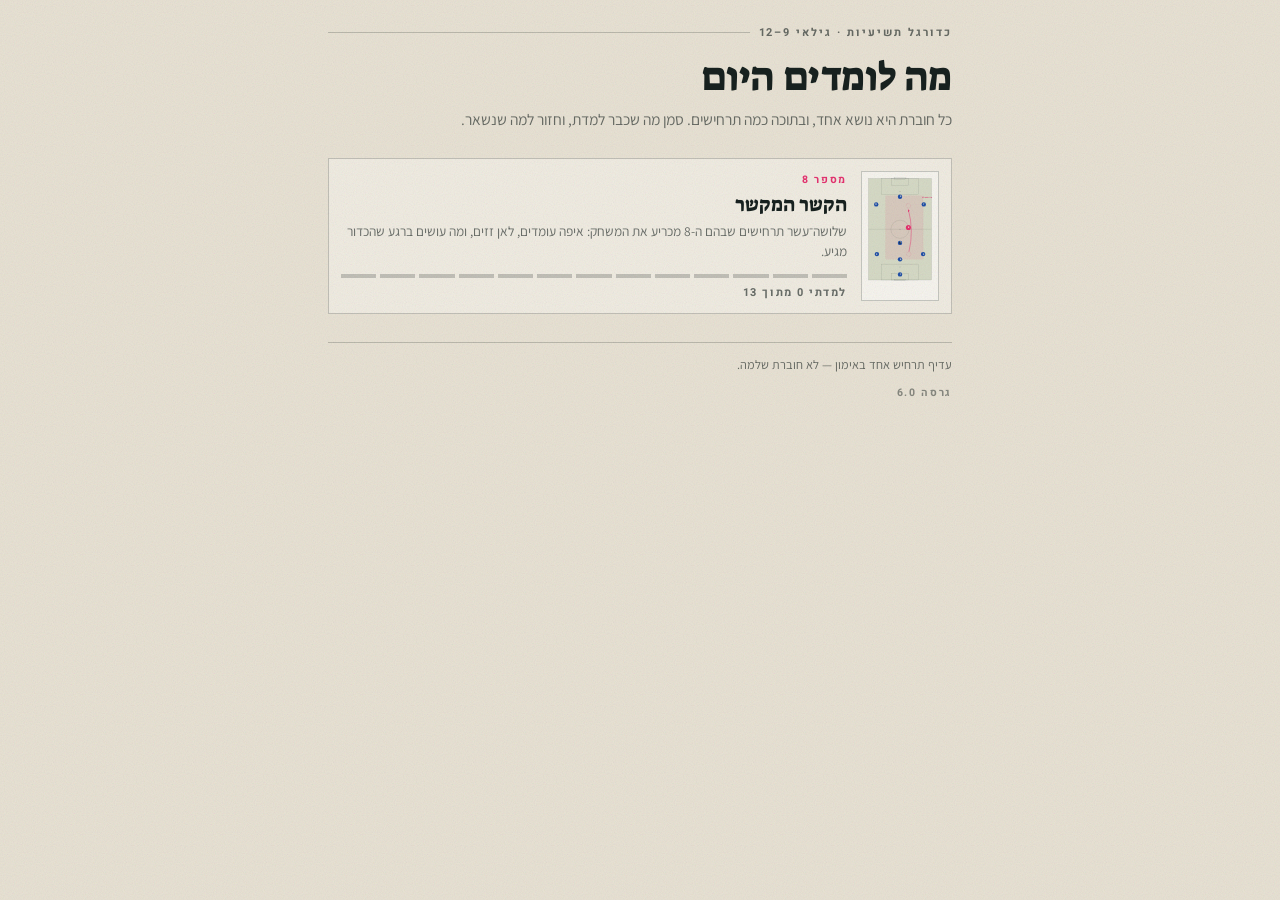
==== index.html @ 7f73c08e "Add a side toggle that mirrors every scenario A left-footed 8 plays the mirror image of these diagra" ====
<!DOCTYPE html>
<html lang="he" dir="rtl" class="loading">
<head>
<meta charset="utf-8">
<meta name="viewport" content="width=device-width, initial-scale=1, viewport-fit=cover">
<title>מספר 8 — תשיעיות</title>
<meta name="description" content="תרחישים טקטיים לכדורגל תשיעיות: מיקומים, תנועות, החלטות עם הכדור וטעויות נפוצות.">
<link rel="manifest" href="manifest.webmanifest">
<meta name="theme-color" content="#E8E2D4">
<meta name="apple-mobile-web-app-capable" content="yes">
<meta name="apple-mobile-web-app-status-bar-style" content="default">
<meta name="apple-mobile-web-app-title" content="מספר 8">
<link rel="apple-touch-icon" href="icons/apple-touch-icon.png">
<link rel="icon" href="icons/favicon-32.png" sizes="32x32">
<link rel="stylesheet" href="fonts.css">
<link rel="stylesheet" href="css/app.css">
</head>
<body>
<div class="wrap">

  <div class="state" id="state">טוען…</div>

  <!-- ===== מסך הבית: החוברות ===== -->
  <section id="library" hidden>
    <div class="eyebrow" id="lib-eyebrow"></div>
    <h1 id="lib-title"></h1>
    <p class="lede" id="lib-lede"></p>

    <button id="install" type="button">התקן את האפליקציה על המסך</button>

    <div class="cards" id="cards"></div>

    <p class="foot"><span id="lib-foot"></span><span class="ver" id="lib-ver"></span></p>
  </section>

  <!-- ===== מסך חוברת ===== -->
  <section id="booklet" hidden>
    <a class="back" href="#/" id="back">כל החוברות ←</a>

    <div class="eyebrow" id="eyebrow"></div>

    <div class="head">
      <div class="mark" aria-hidden="true"><span class="b" id="mark-b"></span><span class="p" id="mark-p"></span></div>
      <div>
        <h1 id="b-title"></h1>
        <p class="lede" id="b-lede"></p>
      </div>
    </div>

    <div class="track" id="track" aria-hidden="true"></div>
    <div class="count" id="count"></div>

    <div class="formation" id="formation">
      <b id="f-label"></b>
    </div>

    <div class="side" id="side">
      <span id="side-label"></span>
      <button type="button" data-foot="R" aria-pressed="true">ימין</button>
      <button type="button" data-foot="L" aria-pressed="false">שמאל</button>
      <em id="side-hint"></em>
    </div>

    <div class="rail"><div class="chips" id="chips" role="tablist"></div></div>

    <div class="board" id="board">
      <div class="legend">
        <span><i class="sw" style="background:#1F4FA8"></i>הקבוצה שלנו</span>
        <span><i class="sw" style="background:#E5326F"></i><span id="lg-role"></span></span>
        <span><i class="sw" style="border:1.6px solid #6E7A6B"></i>יריב</span>
        <span><i class="sw" style="background:linear-gradient(90deg,#E5326F 60%,transparent 0)"></i>ריצה</span>
        <span><i class="sw" style="background:repeating-linear-gradient(90deg,#1F4FA8 0 5px,transparent 5px 9px)"></i>מסירה</span>
        <span><i class="sw" style="border:1.4px dashed #E5326F"></i>נקודת התחלה</span>
      </div>
    </div>
    <div class="hint" id="hint">החלק ימינה ושמאלה כדי לעבור בין התרחישים</div>

    <div class="panel">
      <div class="phase" id="p-phase"></div>
      <h2 id="p-title"></h2>
      <p class="sub" id="p-sub"></p>
      <ul id="p-does"></ul>
      <div class="mistake"><b>טעות נפוצה</b><span id="p-mistake"></span></div>
      <div class="cue"><small>מה צועקים מהקו</small><span id="p-cue"></span></div>

      <button class="learn" id="learn" type="button" aria-pressed="false"><span id="learn-txt">סמן שלמדתי את זה</span></button>
      <div class="nav">
        <button id="prev" type="button">הקודם</button>
        <button id="next" type="button">התרחיש הבא</button>
      </div>
    </div>

    <div class="close" id="closing">
      <h3 id="d-title"></h3>
      <div id="drills"></div>
      <button class="learn quizgo" id="go-quiz" type="button">מבדק — בלי הסברים, רק אתה והמגרש</button>
      <p class="foot"><span id="d-foot"></span><br>
      <button class="reset" id="reset" type="button">אפס את הסימונים</button></p>
    </div>
  </section>

  <!-- ===== מסך מבדק ===== -->
  <section id="quiz" hidden>
    <a class="back" href="#/" id="q-back">כל החוברות ←</a>
    <div class="eyebrow" id="q-eyebrow"></div>

    <div class="track" id="q-track" aria-hidden="true"></div>
    <div class="count" id="q-count"></div>

    <div id="q-stage">
      <div class="phase" id="q-context"></div>
      <h2 id="q-ask"></h2>

      <div class="board" id="q-board"></div>
      <p class="hint" id="q-hint">גע במגרש במקום שבו אתה צריך להיות</p>

      <div class="qfeed" id="q-feed" hidden></div>
      <div class="qchoices" id="q-choices" hidden></div>

      <div class="nav"><button id="q-confirm" type="button">זהו, זה המקום</button></div>
    </div>

    <div id="q-result" hidden></div>
  </section>

</div>

<script type="module" src="js/app.js"></script>
</body>
</html>
---- fonts.css ----
/* Fonts bundled locally so the app works with no network.
   Suez One, Assistant, Heebo — SIL Open Font License 1.1 (see fonts/OFL.txt) */

@font-face{font-family:'Suez One';font-style:normal;font-weight:400;font-display:swap;
  src:url('fonts/suez-one-hebrew-400-normal.woff2') format('woff2');
  unicode-range:U+0307-0308,U+0590-05FF,U+200C-2010,U+20AA,U+25CC,U+FB1D-FB4F;}
@font-face{font-family:'Suez One';font-style:normal;font-weight:400;font-display:swap;
  src:url('fonts/suez-one-latin-400-normal.woff2') format('woff2');
  unicode-range:U+0000-00FF,U+0131,U+0152-0153,U+02BB-02BC,U+02C6,U+02DA,U+02DC,U+0304,U+0308,U+0329,U+2000-206F,U+20AC,U+2122,U+2191,U+2193,U+2212,U+2215,U+FEFF,U+FFFD;}

@font-face{font-family:'Assistant';font-style:normal;font-weight:400;font-display:swap;
  src:url('fonts/assistant-hebrew-400-normal.woff2') format('woff2');
  unicode-range:U+0307-0308,U+0590-05FF,U+200C-2010,U+20AA,U+25CC,U+FB1D-FB4F;}
@font-face{font-family:'Assistant';font-style:normal;font-weight:400;font-display:swap;
  src:url('fonts/assistant-latin-400-normal.woff2') format('woff2');
  unicode-range:U+0000-00FF,U+0131,U+0152-0153,U+02BB-02BC,U+02C6,U+02DA,U+02DC,U+0304,U+0308,U+0329,U+2000-206F,U+20AC,U+2122,U+2191,U+2193,U+2212,U+2215,U+FEFF,U+FFFD;}
@font-face{font-family:'Assistant';font-style:normal;font-weight:600;font-display:swap;
  src:url('fonts/assistant-hebrew-600-normal.woff2') format('woff2');
  unicode-range:U+0307-0308,U+0590-05FF,U+200C-2010,U+20AA,U+25CC,U+FB1D-FB4F;}
@font-face{font-family:'Assistant';font-style:normal;font-weight:600;font-display:swap;
  src:url('fonts/assistant-latin-600-normal.woff2') format('woff2');
  unicode-range:U+0000-00FF,U+0131,U+0152-0153,U+02BB-02BC,U+02C6,U+02DA,U+02DC,U+0304,U+0308,U+0329,U+2000-206F,U+20AC,U+2122,U+2191,U+2193,U+2212,U+2215,U+FEFF,U+FFFD;}
@font-face{font-family:'Assistant';font-style:normal;font-weight:700;font-display:swap;
  src:url('fonts/assistant-hebrew-700-normal.woff2') format('woff2');
  unicode-range:U+0307-0308,U+0590-05FF,U+200C-2010,U+20AA,U+25CC,U+FB1D-FB4F;}
@font-face{font-family:'Assistant';font-style:normal;font-weight:700;font-display:swap;
  src:url('fonts/assistant-latin-700-normal.woff2') format('woff2');
  unicode-range:U+0000-00FF,U+0131,U+0152-0153,U+02BB-02BC,U+02C6,U+02DA,U+02DC,U+0304,U+0308,U+0329,U+2000-206F,U+20AC,U+2122,U+2191,U+2193,U+2212,U+2215,U+FEFF,U+FFFD;}

@font-face{font-family:'Heebo';font-style:normal;font-weight:700;font-display:swap;
  src:url('fonts/heebo-hebrew-700-normal.woff2') format('woff2');
  unicode-range:U+0307-0308,U+0590-05FF,U+200C-2010,U+20AA,U+25CC,U+FB1D-FB4F;}
@font-face{font-family:'Heebo';font-style:normal;font-weight:700;font-display:swap;
  src:url('fonts/heebo-latin-700-normal.woff2') format('woff2');
  unicode-range:U+0000-00FF,U+0131,U+0152-0153,U+02BB-02BC,U+02C6,U+02DA,U+02DC,U+0304,U+0308,U+0329,U+2000-206F,U+20AC,U+2122,U+2191,U+2193,U+2212,U+2215,U+FEFF,U+FFFD;}
@font-face{font-family:'Heebo';font-style:normal;font-weight:900;font-display:swap;
  src:url('fonts/heebo-hebrew-900-normal.woff2') format('woff2');
  unicode-range:U+0307-0308,U+0590-05FF,U+200C-2010,U+20AA,U+25CC,U+FB1D-FB4F;}
@font-face{font-family:'Heebo';font-style:normal;font-weight:900;font-display:swap;
  src:url('fonts/heebo-latin-900-normal.woff2') format('woff2');
  unicode-range:U+0000-00FF,U+0131,U+0152-0153,U+02BB-02BC,U+02C6,U+02DA,U+02DC,U+0304,U+0308,U+0329,U+2000-206F,U+20AC,U+2122,U+2191,U+2193,U+2212,U+2215,U+FEFF,U+FFFD;}
---- css/app.css ----
/* מספר 8 — עיצוב האפליקציה. הועתק כלשונו מגרסת הדף היחיד. */
:root{
  --paper:#E8E2D4; --ink:#17211F; --ink-soft:rgba(23,33,31,.62);
  --hair:rgba(23,33,31,.22); --blue:#1F4FA8; --pink:#E5326F;
  --grass:#D6DAC6; --opp:#6E7A6B;
}
*{box-sizing:border-box}
[hidden]{display:none !important}   /* גובר על display:flex של .track ואחרים */
html,body{margin:0;padding:0;overscroll-behavior-y:none}
body{
  background:var(--paper);color:var(--ink);
  font-family:'Assistant',system-ui,'Arial Hebrew',sans-serif;
  font-size:16px;line-height:1.62;-webkit-font-smoothing:antialiased;
  -webkit-tap-highlight-color:transparent;
}
body::after{
  content:'';position:fixed;inset:0;pointer-events:none;z-index:99;opacity:.34;mix-blend-mode:multiply;
  background-image:url("data:image/svg+xml,%3Csvg xmlns='http://www.w3.org/2000/svg' width='140' height='140'%3E%3Cfilter id='n'%3E%3CfeTurbulence type='fractalNoise' baseFrequency='.9' numOctaves='3'/%3E%3C/filter%3E%3Crect width='140' height='140' filter='url(%23n)' opacity='.42'/%3E%3C/svg%3E");
}
.wrap{max-width:660px;margin:0 auto;
  padding:calc(24px + env(safe-area-inset-top)) 18px calc(56px + env(safe-area-inset-bottom))}

.eyebrow{font-family:'Heebo',sans-serif;font-weight:700;font-size:11px;letter-spacing:.18em;
  color:var(--ink-soft);display:flex;align-items:center;gap:9px;margin-bottom:14px}
.eyebrow::after{content:'';flex:1;height:1px;background:var(--hair)}
.head{display:flex;align-items:flex-start;gap:18px}
.mark{position:relative;width:96px;flex:0 0 96px;height:104px;isolation:isolate}
.mark span{position:absolute;inset:0;font-family:'Suez One',serif;font-size:112px;line-height:.92;
  text-align:center;mix-blend-mode:multiply}
.mark .b{color:var(--blue);transform:translate(4px,4px)}
.mark .p{color:var(--pink)}
h1{font-family:'Suez One',serif;font-weight:400;font-size:34px;line-height:1.08;margin:6px 0 8px;letter-spacing:-.01em}
.lede{font-size:15.5px;color:var(--ink-soft);margin:0}

.track{display:flex;gap:4px;margin-top:22px}
.track i{flex:1;height:4px;background:var(--hair);transition:background .3s}
.track i.on{background:var(--pink)}
.track i.here{background:var(--ink)}
.count{font-family:'Heebo',sans-serif;font-weight:700;font-size:11px;letter-spacing:.14em;
  color:var(--ink-soft);margin-top:7px}

.formation{margin-top:20px;padding:10px 13px;border:1px solid var(--hair);font-size:13.5px;
  color:var(--ink-soft);background:rgba(255,255,255,.32)}
.formation b{color:var(--ink);font-weight:700}

.side{display:flex;align-items:center;gap:7px;margin-top:18px;font-family:'Heebo',sans-serif;
  font-weight:700;font-size:12px;color:var(--ink-soft)}
.side button{font-family:inherit;font-weight:700;font-size:12.5px;padding:7px 14px;cursor:pointer;
  border:1px solid var(--hair);background:transparent;color:var(--ink);transition:background .18s,color .18s}
.side button[aria-pressed="true"]{background:var(--ink);color:var(--paper);border-color:var(--ink)}
.side button:focus-visible{outline:2px solid var(--pink);outline-offset:2px}
.side em{font-style:normal;flex:1;font-size:11px;text-align:left;opacity:.75}

.rail{margin:24px -18px 0;padding:0 18px;overflow-x:auto;scrollbar-width:none}
.rail::-webkit-scrollbar{display:none}
.chips{display:flex;gap:7px;width:max-content;padding-bottom:4px}
.chip{font-family:'Heebo',sans-serif;font-weight:700;font-size:13px;border:1px solid var(--hair);
  background:transparent;color:var(--ink);padding:10px 13px;cursor:pointer;white-space:nowrap;
  display:flex;align-items:center;gap:7px;transition:background .18s,color .18s,border-color .18s}
.chip .dot{width:7px;height:7px;border-radius:50%;background:var(--ink-soft)}
.chip[data-phase="החזקה"] .dot{background:var(--blue)}
.chip[data-phase="הגנה"] .dot{background:var(--opp)}
.chip[data-phase="מעברים"] .dot{background:var(--pink)}
.chip[data-phase="עם הכדור"] .dot{background:var(--ink)}
.chip[aria-selected="true"]{background:var(--ink);color:var(--paper);border-color:var(--ink)}
.chip[aria-selected="true"] .dot{background:var(--paper)}
.chip:focus-visible{outline:2px solid var(--pink);outline-offset:2px}

.board{margin-top:16px;border:1px solid var(--hair);background:rgba(255,255,255,.28);padding:8px;
  touch-action:pan-y;user-select:none;-webkit-user-select:none}
svg.pitch{display:block;width:100%;height:auto}
.tok{transition:transform .68s cubic-bezier(.6,.02,.2,1)}
.tok circle{stroke-width:0}
.tok text{font-family:'Heebo',sans-serif;font-weight:900;font-size:13px;text-anchor:middle;
  dominant-baseline:central;fill:var(--paper)}
.mate circle{fill:var(--blue)}
.eight circle{fill:var(--pink)}
.opp circle{fill:none;stroke:var(--opp);stroke-width:1.6}
.oppfill{fill:rgba(110,122,107,.14)}
.ball{fill:var(--ink)}
.pl{fill:none;stroke:var(--ink);stroke-opacity:.32;stroke-width:1.3}
.zone{fill:rgba(229,50,111,.09);stroke:var(--pink);stroke-opacity:.4;stroke-width:1;stroke-dasharray:5 5}
.shadow{fill:rgba(110,122,107,.16)}
.ghost{fill:none;stroke:var(--pink);stroke-width:1.4;stroke-dasharray:3 4;opacity:.72}
.arrow{fill:none;stroke-linecap:round}
.a-run{stroke:var(--pink);stroke-width:2.6}
.a-pass{stroke:var(--blue);stroke-width:2;stroke-dasharray:7 6}
.a-opt{stroke:var(--pink);stroke-width:2.2;stroke-dasharray:6 6}
.a-press{stroke:var(--opp);stroke-width:2;stroke-dasharray:2 5}
.alabel{font-family:'Heebo',sans-serif;font-weight:900;font-size:11px;fill:var(--pink)}
.zlabel{font-family:'Heebo',sans-serif;font-weight:700;font-size:10.5px;fill:var(--pink);opacity:.85}
.draw{stroke-dasharray:var(--len);stroke-dashoffset:var(--len);animation:draw .62s cubic-bezier(.3,.7,.3,1) forwards}
.a-pass.draw,.a-opt.draw,.a-press.draw{stroke-dashoffset:0;opacity:0;animation:fadein .5s forwards}
@keyframes draw{to{stroke-dashoffset:0}}
@keyframes fadein{to{opacity:1}}
.fade{opacity:0;animation:fadein .45s .1s forwards}
.hint{text-align:center;font-family:'Heebo',sans-serif;font-weight:700;font-size:11px;
  letter-spacing:.12em;color:var(--ink-soft);margin-top:8px}

.legend{display:flex;flex-wrap:wrap;gap:6px 16px;margin-top:12px;font-size:12px;
  color:var(--ink-soft);font-family:'Heebo',sans-serif;font-weight:700}
.legend span{display:flex;align-items:center;gap:6px}
.sw{width:16px;height:10px;display:inline-block}

.panel{margin-top:30px}
.phase{font-family:'Heebo',sans-serif;font-weight:700;font-size:11px;letter-spacing:.16em;
  color:var(--pink);margin-bottom:6px}
h2{font-family:'Suez One',serif;font-weight:400;font-size:25px;margin:0 0 4px;line-height:1.15}
.sub{margin:0 0 18px;color:var(--ink-soft);font-size:15px}
ul{list-style:none;margin:0;padding:0}
ul li{position:relative;padding:0 22px 0 0;margin-bottom:11px;font-size:15.5px}
ul li::before{content:'';position:absolute;right:0;top:.62em;width:9px;height:1.5px;background:var(--blue)}
.mistake{margin-top:20px;padding:13px 15px;border-right:3px solid var(--opp);
  background:rgba(110,122,107,.1);font-size:14.5px}
.mistake b{font-family:'Heebo',sans-serif;font-size:11px;letter-spacing:.14em;display:block;
  margin-bottom:4px;color:var(--opp)}
.cue{margin-top:14px;padding:16px 0 0;border-top:1px solid var(--hair);
  font-family:'Suez One',serif;font-size:20px;line-height:1.35;color:var(--pink)}
.cue small{display:block;font-family:'Heebo',sans-serif;font-size:10.5px;letter-spacing:.16em;
  color:var(--ink-soft);margin-bottom:7px;font-weight:700}

.learn{width:100%;margin-top:24px;font-family:'Heebo',sans-serif;font-weight:700;font-size:14px;
  padding:14px;border:1.5px solid var(--pink);background:transparent;color:var(--pink);cursor:pointer;
  display:flex;align-items:center;justify-content:center;gap:9px;transition:background .2s,color .2s}
.learn[aria-pressed="true"]{background:var(--pink);color:var(--paper)}
.nav{display:flex;gap:8px;margin-top:8px}
.nav button{flex:1;font-family:'Heebo',sans-serif;font-weight:700;font-size:14px;padding:14px;
  border:1px solid var(--ink);background:transparent;color:var(--ink);cursor:pointer}
.nav button:active{background:var(--ink);color:var(--paper)}
.learn:focus-visible,.nav button:focus-visible{outline:2px solid var(--pink);outline-offset:2px}

.close{margin-top:46px;border-top:2px solid var(--ink);padding-top:20px}
.close h3{font-family:'Suez One',serif;font-weight:400;font-size:20px;margin:0 0 14px}
.drill{display:flex;gap:12px;margin-bottom:14px}
.drill .n{font-family:'Heebo',sans-serif;font-weight:900;font-size:12px;color:var(--pink);padding-top:3px}
.drill p{margin:0;font-size:14.5px}
.foot{margin-top:28px;font-size:12.5px;color:var(--ink-soft);border-top:1px solid var(--hair);padding-top:12px}
.reset{background:none;border:none;color:var(--ink-soft);font-family:'Heebo',sans-serif;
  font-weight:700;font-size:11.5px;padding:6px 0;cursor:pointer;text-decoration:underline}

#install{display:none;width:100%;margin-top:18px;font-family:'Heebo',sans-serif;font-weight:700;
  font-size:13.5px;padding:13px;border:1px dashed var(--blue);background:transparent;color:var(--blue);cursor:pointer}

@media (min-width:640px){
  h1{font-size:40px}
  .mark{width:120px;flex-basis:120px;height:126px}
  .mark span{font-size:134px}
}
@media (prefers-reduced-motion:reduce){
  .tok{transition:none}
  .draw,.fade{animation:none;stroke-dashoffset:0;opacity:1}
}

/* מצב טעינה / שגיאה — הוסף בפירוק לקבצים */
.state{margin-top:28px;padding:16px;border:1px dashed var(--hair);text-align:center;
  font-family:'Heebo',sans-serif;font-weight:700;font-size:13px;color:var(--ink-soft)}
.loading .wrap>*:not(.state){display:none}

/* ===== מסך החוברות ===== */
#library h1{margin-top:14px}
#library .lede{margin-bottom:4px}

.cards{margin-top:26px;display:grid;gap:12px}
.card{display:flex;gap:14px;align-items:stretch;width:100%;text-align:right;font:inherit;color:inherit;
  border:1px solid var(--hair);background:rgba(255,255,255,.32);padding:12px;cursor:pointer;
  transition:background .18s,border-color .18s}
.card:active{background:rgba(255,255,255,.62);border-color:var(--ink)}
.card:focus-visible{outline:2px solid var(--pink);outline-offset:2px}
.card .thumb{flex:0 0 78px;width:78px;border:1px solid var(--hair);background:rgba(255,255,255,.4);padding:3px}
.card .body{flex:1;min-width:0;display:flex;flex-direction:column}
.card .role{font-family:'Heebo',sans-serif;font-weight:700;font-size:10.5px;letter-spacing:.16em;
  color:var(--pink);margin-bottom:5px}
.card h3{font-family:'Suez One',serif;font-weight:400;font-size:20px;line-height:1.15;margin:0 0 5px}
.card .desc{margin:0;font-size:13.5px;line-height:1.5;color:var(--ink-soft)}
.card .resume{margin:9px 0 0;font-size:12.5px;color:var(--ink);
  border-right:2px solid var(--pink);padding-right:8px}
.card .track{margin-top:auto;padding-top:12px}
.card .count{margin-top:6px}

.ver{display:block;margin-top:8px;font-family:'Heebo',sans-serif;font-weight:700;font-size:10.5px;
  letter-spacing:.16em;color:var(--ink-soft);opacity:.75}

/* ===== חזרה ===== */
.back{display:inline-block;margin-bottom:16px;font-family:'Heebo',sans-serif;font-weight:700;
  font-size:12px;letter-spacing:.14em;color:var(--ink-soft);text-decoration:none;
  border-bottom:1px solid var(--hair);padding-bottom:3px}
.back:active{color:var(--ink);border-color:var(--ink)}
.back:focus-visible{outline:2px solid var(--pink);outline-offset:2px}

/* ===== מבדק ===== */
#quiz h2{margin:2px 0 16px}
.track i.exact{background:var(--pink)}
.track i.close{background:rgba(229,50,111,.45)}
.track i.far{background:var(--opp)}

.quizing{touch-action:none;cursor:crosshair}
.quizing .tok{transition:transform .25s cubic-bezier(.4,0,.2,1)}
.q-from{fill:none;stroke:var(--ink);stroke-opacity:.45;stroke-width:1.4;stroke-dasharray:3 4}
.q-guess{fill:none;stroke:var(--ink);stroke-width:2;stroke-dasharray:5 4}
.q-tag{font-family:'Heebo',sans-serif;font-weight:700;font-size:11px;fill:var(--ink);
  text-anchor:middle;opacity:.7}

.qfeed{margin-top:14px;padding:13px 15px;font-size:15px;border-right:3px solid var(--ink)}
.qfeed.exact{border-color:var(--pink);background:rgba(229,50,111,.1)}
.qfeed.close{border-color:var(--pink);background:rgba(229,50,111,.05)}
.qfeed.far,.qfeed.miss{border-color:var(--opp);background:rgba(110,122,107,.1)}

.qchoices{display:grid;gap:7px;margin-top:16px}
.choice{width:100%;text-align:right;font-family:'Assistant',sans-serif;font-size:15px;line-height:1.45;
  padding:13px 14px;border:1px solid var(--hair);background:rgba(255,255,255,.4);color:var(--ink);
  cursor:pointer;transition:background .18s,border-color .18s}
.choice:active{background:rgba(255,255,255,.75)}
.choice:disabled{cursor:default}
.choice.right{border-color:var(--pink);border-width:2px;background:rgba(229,50,111,.12);color:var(--ink)}
.choice.wrong{border-color:var(--opp);background:rgba(110,122,107,.12);text-decoration:line-through;
  color:var(--ink-soft)}
.choice:focus-visible{outline:2px solid var(--pink);outline-offset:2px}

.quizgo{margin-top:26px;border-style:dashed}
.quizgo.ready{border-style:solid;background:var(--pink);color:var(--paper)}

#q-result h2{font-family:'Suez One',serif;font-size:26px;margin:22px 0 8px}
.q-tally{font-family:'Heebo',sans-serif;font-weight:700;font-size:13px;letter-spacing:.1em;
  color:var(--ink-soft);margin:0 0 22px}
#q-result ul{margin:8px 0 20px}
#q-result li{position:relative;padding:0 22px 0 0;margin-bottom:9px;font-size:15.5px}
#q-result li::before{content:'';position:absolute;right:0;top:.62em;width:9px;height:1.5px;background:var(--pink)}
#q-result a{color:var(--ink);text-decoration-color:var(--hair);text-underline-offset:3px}
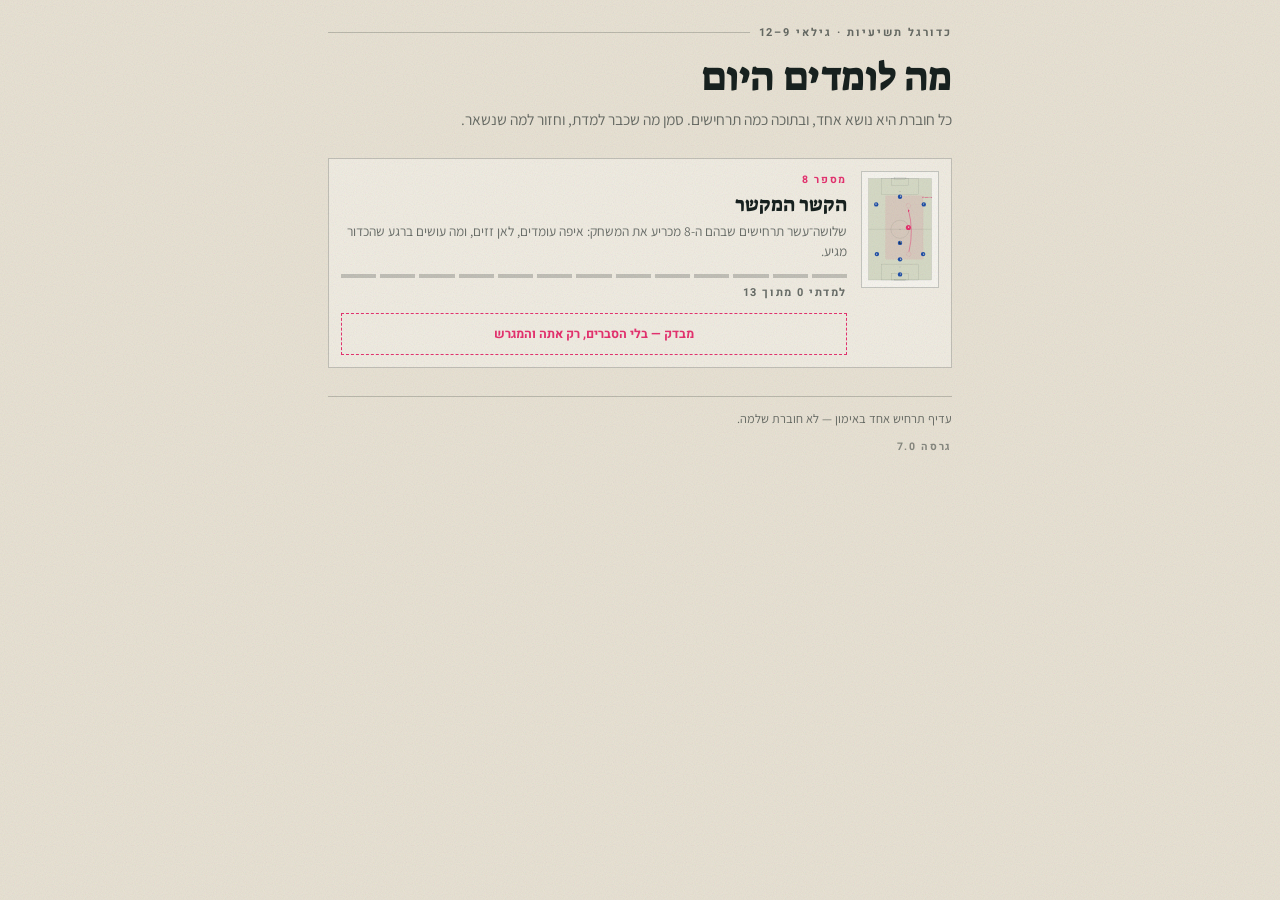
==== commit a9784d63: "Move the quiz onto the booklet card, drop the drills section - The quiz entry was a button at the bo" ====
--- a/index.html
+++ b/index.html
@@ -90,13 +90,9 @@
       </div>
     </div>
 
-    <div class="close" id="closing">
-      <h3 id="d-title"></h3>
-      <div id="drills"></div>
-      <button class="learn quizgo" id="go-quiz" type="button">מבדק — בלי הסברים, רק אתה והמגרש</button>
-      <p class="foot"><span id="d-foot"></span><br>
-      <button class="reset" id="reset" type="button">אפס את הסימונים</button></p>
-    </div>
+    <p class="foot" id="closing">
+      <button class="reset" id="reset" type="button">אפס את הסימונים</button>
+    </p>
   </section>
 
   <!-- ===== מסך מבדק ===== -->
--- a/css/app.css
+++ b/css/app.css
@@ -129,11 +129,6 @@
 .nav button:active{background:var(--ink);color:var(--paper)}
 .learn:focus-visible,.nav button:focus-visible{outline:2px solid var(--pink);outline-offset:2px}
 
-.close{margin-top:46px;border-top:2px solid var(--ink);padding-top:20px}
-.close h3{font-family:'Suez One',serif;font-weight:400;font-size:20px;margin:0 0 14px}
-.drill{display:flex;gap:12px;margin-bottom:14px}
-.drill .n{font-family:'Heebo',sans-serif;font-weight:900;font-size:12px;color:var(--pink);padding-top:3px}
-.drill p{margin:0;font-size:14.5px}
 .foot{margin-top:28px;font-size:12.5px;color:var(--ink-soft);border-top:1px solid var(--hair);padding-top:12px}
 .reset{background:none;border:none;color:var(--ink-soft);font-family:'Heebo',sans-serif;
   font-weight:700;font-size:11.5px;padding:6px 0;cursor:pointer;text-decoration:underline}
@@ -161,7 +156,7 @@
 #library .lede{margin-bottom:4px}
 
 .cards{margin-top:26px;display:grid;gap:12px}
-.card{display:flex;gap:14px;align-items:stretch;width:100%;text-align:right;font:inherit;color:inherit;
+.card{display:flex;gap:14px;align-items:flex-start;width:100%;text-align:right;font:inherit;color:inherit;
   border:1px solid var(--hair);background:rgba(255,255,255,.32);padding:12px;cursor:pointer;
   transition:background .18s,border-color .18s}
 .card:active{background:rgba(255,255,255,.62);border-color:var(--ink)}
@@ -176,6 +171,12 @@
   border-right:2px solid var(--pink);padding-right:8px}
 .card .track{margin-top:auto;padding-top:12px}
 .card .count{margin-top:6px}
+.card h3 button{font:inherit;color:inherit;background:none;border:none;padding:0;cursor:pointer;text-align:right}
+.card h3 button:focus-visible{outline:2px solid var(--pink);outline-offset:3px}
+.quizgo{width:100%;margin-top:12px;font-family:'Heebo',sans-serif;font-weight:700;font-size:12.5px;
+  padding:11px;border:1px dashed var(--pink);background:transparent;color:var(--pink);cursor:pointer}
+.quizgo.ready{border-style:solid;background:var(--pink);color:var(--paper)}
+.quizgo:focus-visible{outline:2px solid var(--pink);outline-offset:2px}
 
 .ver{display:block;margin-top:8px;font-family:'Heebo',sans-serif;font-weight:700;font-size:10.5px;
   letter-spacing:.16em;color:var(--ink-soft);opacity:.75}
@@ -216,8 +217,6 @@
   color:var(--ink-soft)}
 .choice:focus-visible{outline:2px solid var(--pink);outline-offset:2px}
 
-.quizgo{margin-top:26px;border-style:dashed}
-.quizgo.ready{border-style:solid;background:var(--pink);color:var(--paper)}
 
 #q-result h2{font-family:'Suez One',serif;font-size:26px;margin:22px 0 8px}
 .q-tally{font-family:'Heebo',sans-serif;font-weight:700;font-size:13px;letter-spacing:.1em;
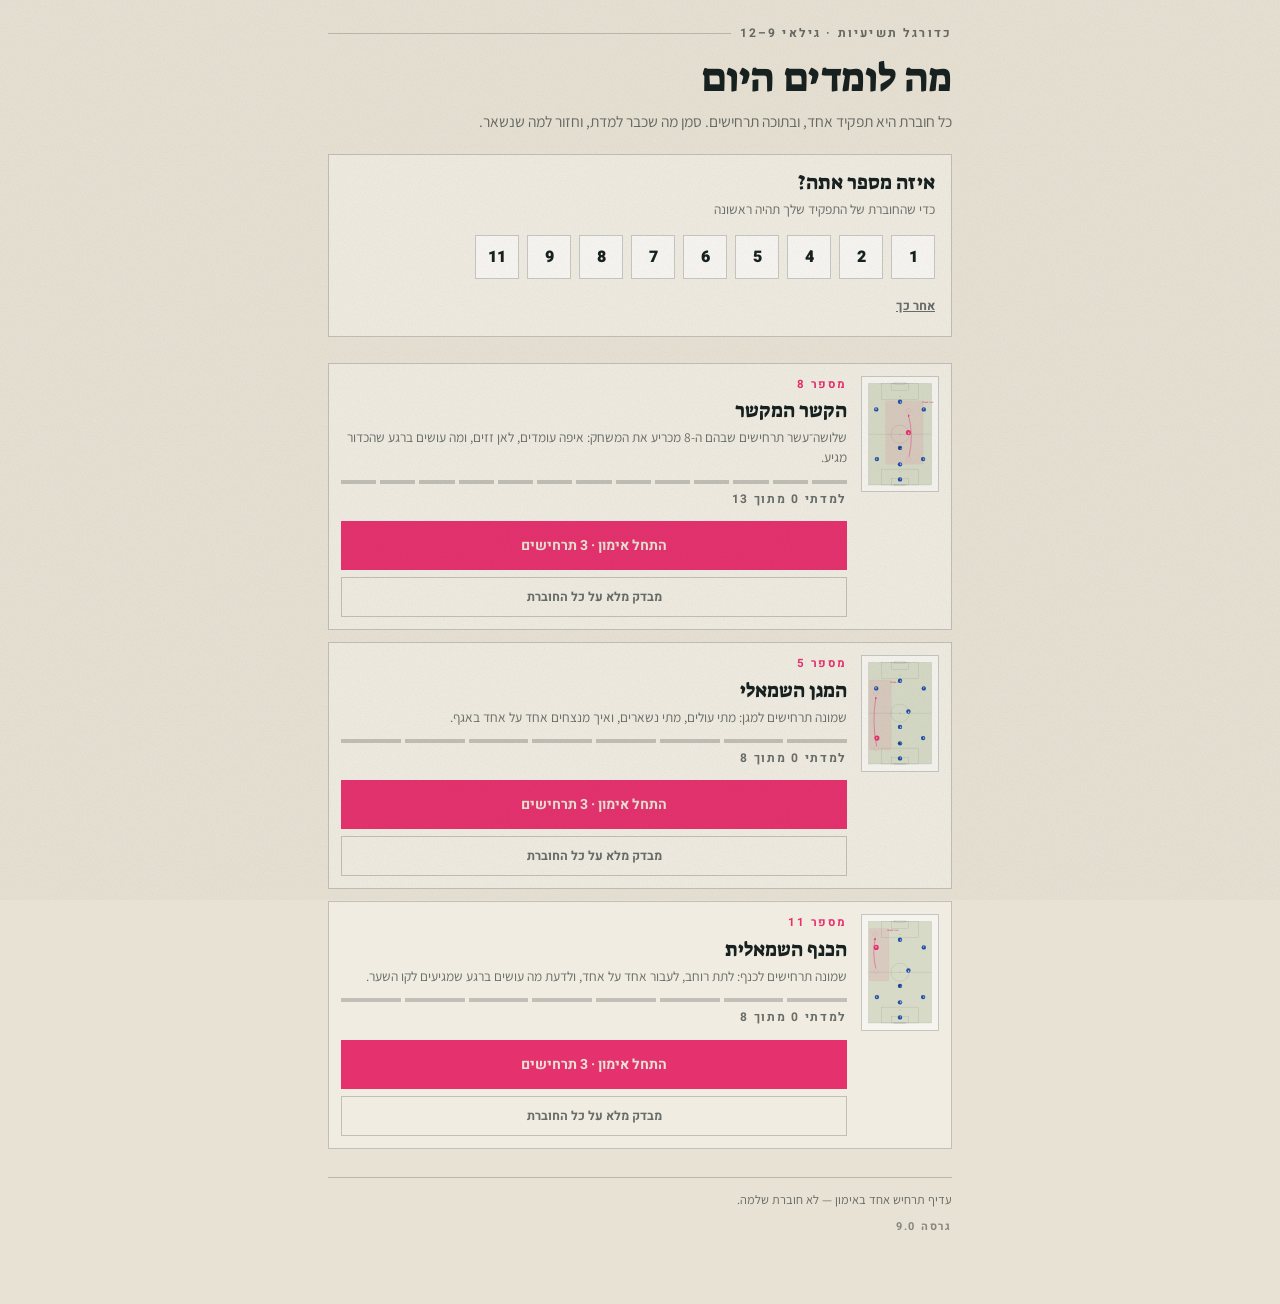
==== commit d1fc9e04: "חמישה שיפורים שמכוונים לילד בן 11 הרצת התנועה: כפתור מתחת למגרש מריץ את התרחיש פעם אחת — שחקנים לאור" ====
--- a/index.html
+++ b/index.html
@@ -25,6 +25,8 @@
     <div class="eyebrow" id="lib-eyebrow"></div>
     <h1 id="lib-title"></h1>
     <p class="lede" id="lib-lede"></p>
+
+    <div class="me" id="me" hidden></div>
 
     <button id="install" type="button">התקן את האפליקציה על המסך</button>
 
@@ -73,15 +75,19 @@
         <span><i class="sw" style="border:1.4px dashed #E5326F"></i>נקודת התחלה</span>
       </div>
     </div>
+    <div class="playrow"><button class="play" id="play" type="button">הראה לי את התנועה</button></div>
     <div class="hint" id="hint">החלק ימינה ושמאלה כדי לעבור בין התרחישים</div>
 
-    <div class="panel">
+    <div class="panel" id="panel">
       <div class="phase" id="p-phase"></div>
       <h2 id="p-title"></h2>
       <p class="sub" id="p-sub"></p>
+
+      <!-- המשפט הוא מה שנשאר בראש אחרי שבוע, ולכן הוא קודם לפירוט -->
+      <div class="cue"><small>מה צועקים מהקו</small><span id="p-cue"></span></div>
+
       <ul id="p-does"></ul>
-      <div class="mistake"><b>טעות נפוצה</b><span id="p-mistake"></span></div>
-      <div class="cue"><small>מה צועקים מהקו</small><span id="p-cue"></span></div>
+      <details class="mistake"><summary>טעות נפוצה</summary><span id="p-mistake"></span></details>
 
       <button class="learn" id="learn" type="button" aria-pressed="false"><span id="learn-txt">סמן שלמדתי את זה</span></button>
       <div class="nav">
--- a/css/app.css
+++ b/css/app.css
@@ -20,13 +20,14 @@
 .wrap{max-width:660px;margin:0 auto;
   padding:calc(24px + env(safe-area-inset-top)) 18px calc(56px + env(safe-area-inset-bottom))}
 
-.eyebrow{font-family:'Heebo',sans-serif;font-weight:700;font-size:11px;letter-spacing:.18em;
+.eyebrow{font-family:'Heebo',sans-serif;font-weight:700;font-size:12px;letter-spacing:.18em;
   color:var(--ink-soft);display:flex;align-items:center;gap:9px;margin-bottom:14px}
 .eyebrow::after{content:'';flex:1;height:1px;background:var(--hair)}
 .head{display:flex;align-items:flex-start;gap:18px}
 .mark{position:relative;width:96px;flex:0 0 96px;height:104px;isolation:isolate}
 .mark span{position:absolute;inset:0;font-family:'Suez One',serif;font-size:112px;line-height:.92;
   text-align:center;mix-blend-mode:multiply}
+.mark.wide span{font-size:72px;line-height:1.44}
 .mark .b{color:var(--blue);transform:translate(4px,4px)}
 .mark .p{color:var(--pink)}
 h1{font-family:'Suez One',serif;font-weight:400;font-size:34px;line-height:1.08;margin:6px 0 8px;letter-spacing:-.01em}
@@ -36,7 +37,7 @@
 .track i{flex:1;height:4px;background:var(--hair);transition:background .3s}
 .track i.on{background:var(--pink)}
 .track i.here{background:var(--ink)}
-.count{font-family:'Heebo',sans-serif;font-weight:700;font-size:11px;letter-spacing:.14em;
+.count{font-family:'Heebo',sans-serif;font-weight:700;font-size:12px;letter-spacing:.14em;
   color:var(--ink-soft);margin-top:7px}
 
 .formation{margin-top:20px;padding:10px 13px;border:1px solid var(--hair);font-size:13.5px;
@@ -49,7 +50,7 @@
   border:1px solid var(--hair);background:transparent;color:var(--ink);transition:background .18s,color .18s}
 .side button[aria-pressed="true"]{background:var(--ink);color:var(--paper);border-color:var(--ink)}
 .side button:focus-visible{outline:2px solid var(--pink);outline-offset:2px}
-.side em{font-style:normal;flex:1;font-size:11px;text-align:left;opacity:.75}
+.side em{font-style:normal;flex:1;font-size:12px;text-align:left;opacity:.75}
 
 .rail{margin:24px -18px 0;padding:0 18px;overflow-x:auto;scrollbar-width:none}
 .rail::-webkit-scrollbar{display:none}
@@ -71,7 +72,7 @@
 svg.pitch{display:block;width:100%;height:auto}
 .tok{transition:transform .68s cubic-bezier(.6,.02,.2,1)}
 .tok circle{stroke-width:0}
-.tok text{font-family:'Heebo',sans-serif;font-weight:900;font-size:13px;text-anchor:middle;
+.tok text{font-family:'Heebo',sans-serif;font-weight:900;font-size:14px;text-anchor:middle;
   dominant-baseline:central;fill:var(--paper)}
 .mate circle{fill:var(--blue)}
 .eight circle{fill:var(--pink)}
@@ -87,37 +88,78 @@
 .a-pass{stroke:var(--blue);stroke-width:2;stroke-dasharray:7 6}
 .a-opt{stroke:var(--pink);stroke-width:2.2;stroke-dasharray:6 6}
 .a-press{stroke:var(--opp);stroke-width:2;stroke-dasharray:2 5}
-.alabel{font-family:'Heebo',sans-serif;font-weight:900;font-size:11px;fill:var(--pink)}
-.zlabel{font-family:'Heebo',sans-serif;font-weight:700;font-size:10.5px;fill:var(--pink);opacity:.85}
+/* טקסט בתוך המגרש נמדד ביחידות ה-viewBox: על טלפון 400 יחידות מוצגות
+   ברוחב ~350px, כך שכל ערך כאן קטן בפועל בכעשירית. */
+.alabel{font-family:'Heebo',sans-serif;font-weight:900;font-size:12.5px;fill:var(--pink)}
+.zlabel{font-family:'Heebo',sans-serif;font-weight:700;font-size:12px;fill:var(--pink);opacity:.85}
 .draw{stroke-dasharray:var(--len);stroke-dashoffset:var(--len);animation:draw .62s cubic-bezier(.3,.7,.3,1) forwards}
 .a-pass.draw,.a-opt.draw,.a-press.draw{stroke-dashoffset:0;opacity:0;animation:fadein .5s forwards}
 @keyframes draw{to{stroke-dashoffset:0}}
 @keyframes fadein{to{opacity:1}}
 .fade{opacity:0;animation:fadein .45s .1s forwards}
-.hint{text-align:center;font-family:'Heebo',sans-serif;font-weight:700;font-size:11px;
+.hint{text-align:center;font-family:'Heebo',sans-serif;font-weight:700;font-size:12.5px;
   letter-spacing:.12em;color:var(--ink-soft);margin-top:8px}
 
-.legend{display:flex;flex-wrap:wrap;gap:6px 16px;margin-top:12px;font-size:12px;
+/* --- הרצת התנועה ---
+   בזמן ההרצה האסימונים מקבלים מיקום בכל פריים, ולכן המעבר החלק שמשרת
+   החלפת תרחיש חייב לרדת — אחרת הוא רודף אחרי האנימציה ומפגר אחריה. */
+.playrow{margin-top:10px}
+.play{width:100%;font-family:'Heebo',sans-serif;font-weight:700;font-size:14.5px;padding:13px;
+  border:1.5px solid var(--blue);background:transparent;color:var(--blue);cursor:pointer;
+  display:flex;align-items:center;justify-content:center;gap:10px;transition:background .18s,color .18s}
+.play::before{content:'';width:0;height:0;border-style:solid;border-width:6px 0 6px 9px;
+  border-color:transparent transparent transparent currentColor}
+.play:active{background:var(--blue);color:var(--paper)}
+.play:disabled{opacity:.5;cursor:default}
+.play:focus-visible{outline:2px solid var(--pink);outline-offset:2px}
+.playing .tok{transition:none}
+
+.legend{display:flex;flex-wrap:wrap;gap:6px 16px;margin-top:12px;font-size:12.5px;
   color:var(--ink-soft);font-family:'Heebo',sans-serif;font-weight:700}
 .legend span{display:flex;align-items:center;gap:6px}
 .sw{width:16px;height:10px;display:inline-block}
 
 .panel{margin-top:30px}
-.phase{font-family:'Heebo',sans-serif;font-weight:700;font-size:11px;letter-spacing:.16em;
+.phase{font-family:'Heebo',sans-serif;font-weight:700;font-size:12px;letter-spacing:.16em;
   color:var(--pink);margin-bottom:6px}
 h2{font-family:'Suez One',serif;font-weight:400;font-size:25px;margin:0 0 4px;line-height:1.15}
 .sub{margin:0 0 18px;color:var(--ink-soft);font-size:15px}
 ul{list-style:none;margin:0;padding:0}
 ul li{position:relative;padding:0 22px 0 0;margin-bottom:11px;font-size:15.5px}
 ul li::before{content:'';position:absolute;right:0;top:.62em;width:9px;height:1.5px;background:var(--blue)}
-.mistake{margin-top:20px;padding:13px 15px;border-right:3px solid var(--opp);
+
+/* המשפט עלה מתחתית הפאנל לראשו: זה מה שנשאר לילד בראש אחרי שבוע,
+   והוא היה יושב אחרי קיר טקסט שרובם לא הגיעו לסופו. */
+.cue{margin:0 0 20px;padding:14px 16px;background:rgba(229,50,111,.08);
+  border-right:3px solid var(--pink);
+  font-family:'Suez One',serif;font-size:19px;line-height:1.4;color:var(--pink)}
+.cue small{display:block;font-family:'Heebo',sans-serif;font-size:11.5px;letter-spacing:.16em;
+  color:var(--ink-soft);margin-bottom:7px;font-weight:700}
+
+/* הטעות היא משני — נפתחת בנגיעה במקום לתפוס מקום תמיד */
+.mistake{margin-top:20px;border-right:3px solid var(--opp);
   background:rgba(110,122,107,.1);font-size:14.5px}
-.mistake b{font-family:'Heebo',sans-serif;font-size:11px;letter-spacing:.14em;display:block;
-  margin-bottom:4px;color:var(--opp)}
-.cue{margin-top:14px;padding:16px 0 0;border-top:1px solid var(--hair);
-  font-family:'Suez One',serif;font-size:20px;line-height:1.35;color:var(--pink)}
-.cue small{display:block;font-family:'Heebo',sans-serif;font-size:10.5px;letter-spacing:.16em;
-  color:var(--ink-soft);margin-bottom:7px;font-weight:700}
+.mistake summary{font-family:'Heebo',sans-serif;font-weight:700;font-size:12px;letter-spacing:.14em;
+  color:var(--opp);padding:12px 15px;cursor:pointer;list-style:none;display:flex;
+  align-items:center;justify-content:space-between;gap:10px}
+.mistake summary::-webkit-details-marker{display:none}
+.mistake summary::after{content:'+';font-size:17px;font-weight:700;line-height:1}
+.mistake[open] summary::after{content:'−'}
+.mistake summary:focus-visible{outline:2px solid var(--pink);outline-offset:-2px}
+.mistake>span{display:block;padding:0 15px 14px}
+.mistake>.termdef{margin:0 15px 14px}
+
+/* --- מונח מוסבר ---
+   השפה של המשחק היא חצי מהתוכן, וילד בן 11 לא מכיר אותה. ההופעה
+   הראשונה בכל תרחיש היא כפתור, והנגיעה פותחת שורה אחת מתחת לפסקה. */
+.term{font:inherit;background:none;border:0;padding:0;cursor:pointer;color:var(--blue);
+  border-bottom:1.5px dotted var(--blue);text-align:inherit}
+.term[aria-expanded="true"]{background:rgba(31,79,168,.12);border-bottom-style:solid}
+/* בכותרת המונח שומר על צבע הכותרת — רק הקו מסגיר שאפשר לגעת */
+h2 .term{color:inherit;border-bottom-width:2px}
+.term:focus-visible{outline:2px solid var(--pink);outline-offset:2px}
+.termdef{margin:9px 0 4px;padding:11px 13px;background:rgba(31,79,168,.08);
+  border-right:3px solid var(--blue);font-size:14.5px;line-height:1.55;color:var(--ink)}
 
 .learn{width:100%;margin-top:24px;font-family:'Heebo',sans-serif;font-weight:700;font-size:14px;
   padding:14px;border:1.5px solid var(--pink);background:transparent;color:var(--pink);cursor:pointer;
@@ -131,7 +173,29 @@
 
 .foot{margin-top:28px;font-size:12.5px;color:var(--ink-soft);border-top:1px solid var(--hair);padding-top:12px}
 .reset{background:none;border:none;color:var(--ink-soft);font-family:'Heebo',sans-serif;
-  font-weight:700;font-size:11.5px;padding:6px 0;cursor:pointer;text-decoration:underline}
+  font-weight:700;font-size:12px;padding:6px 0;cursor:pointer;text-decoration:underline}
+
+/* ===== המספר שלי =====
+   שאלה אחת בפתיחה הראשונה. יעדי מגע של 44px, כי האצבע שנוגעת כאן
+   היא של ילד על טלפון, לפעמים בחוץ ובאור יום. */
+.me{margin-top:20px;padding:15px 16px;border:1px solid var(--hair);background:rgba(255,255,255,.32)}
+.me.set{padding:10px 0 0;border:0;border-top:1px solid var(--hair);background:none}
+.me-ask{margin:0;font-family:'Suez One',serif;font-size:20px;line-height:1.2}
+.me-hint{margin:5px 0 0;font-size:13.5px;color:var(--ink-soft)}
+.me-nums{display:flex;flex-wrap:wrap;gap:8px;margin-top:14px}
+.me-nums button{font-family:'Heebo',sans-serif;font-weight:900;font-size:16px;
+  min-width:44px;min-height:44px;border:1px solid var(--hair);background:rgba(255,255,255,.55);
+  color:var(--ink);cursor:pointer}
+.me-nums button:active{background:var(--ink);color:var(--paper);border-color:var(--ink)}
+.me-nums button:focus-visible{outline:2px solid var(--pink);outline-offset:2px}
+.me-later{margin-top:12px;background:none;border:none;color:var(--ink-soft);
+  font-family:'Heebo',sans-serif;font-weight:700;font-size:12.5px;padding:6px 0;cursor:pointer;
+  text-decoration:underline}
+.me-line{margin:0;font-family:'Heebo',sans-serif;font-weight:700;font-size:12.5px;
+  letter-spacing:.06em;color:var(--ink-soft)}
+.me-change{font:inherit;background:none;border:none;color:var(--pink);cursor:pointer;
+  padding:0;text-decoration:underline}
+.me-later:focus-visible,.me-change:focus-visible{outline:2px solid var(--pink);outline-offset:2px}
 
 #install{display:none;width:100%;margin-top:18px;font-family:'Heebo',sans-serif;font-weight:700;
   font-size:13.5px;padding:13px;border:1px dashed var(--blue);background:transparent;color:var(--blue);cursor:pointer}
@@ -140,6 +204,7 @@
   h1{font-size:40px}
   .mark{width:120px;flex-basis:120px;height:126px}
   .mark span{font-size:134px}
+  .mark.wide span{font-size:86px;line-height:1.47}
 }
 @media (prefers-reduced-motion:reduce){
   .tok{transition:none}
@@ -163,8 +228,11 @@
 .card:focus-visible{outline:2px solid var(--pink);outline-offset:2px}
 .card .thumb{flex:0 0 78px;width:78px;border:1px solid var(--hair);background:rgba(255,255,255,.4);padding:3px}
 .card .body{flex:1;min-width:0;display:flex;flex-direction:column}
-.card .role{font-family:'Heebo',sans-serif;font-weight:700;font-size:10.5px;letter-spacing:.16em;
+.card.mine{border-color:var(--pink);background:rgba(229,50,111,.06)}
+.card .role{font-family:'Heebo',sans-serif;font-weight:700;font-size:11.5px;letter-spacing:.16em;
   color:var(--pink);margin-bottom:5px}
+.mytag{margin-right:8px;padding:2px 7px;background:var(--pink);color:var(--paper);
+  font-size:10.5px;letter-spacing:.08em}
 .card h3{font-family:'Suez One',serif;font-weight:400;font-size:20px;line-height:1.15;margin:0 0 5px}
 .card .desc{margin:0;font-size:13.5px;line-height:1.5;color:var(--ink-soft)}
 .card .resume{margin:9px 0 0;font-size:12.5px;color:var(--ink);
@@ -173,12 +241,17 @@
 .card .count{margin-top:6px}
 .card h3 button{font:inherit;color:inherit;background:none;border:none;padding:0;cursor:pointer;text-align:right}
 .card h3 button:focus-visible{outline:2px solid var(--pink);outline-offset:3px}
-.quizgo{width:100%;margin-top:12px;font-family:'Heebo',sans-serif;font-weight:700;font-size:12.5px;
-  padding:11px;border:1px dashed var(--pink);background:transparent;color:var(--pink);cursor:pointer}
-.quizgo.ready{border-style:solid;background:var(--pink);color:var(--paper)}
+/* האימון הקצר הוא הפעולה הראשית בכרטיס; המבדק המלא ירד לשורה משנית */
+.traingo{width:100%;margin-top:12px;font-family:'Heebo',sans-serif;font-weight:700;font-size:14px;
+  padding:13px;border:1.5px solid var(--pink);background:var(--pink);color:var(--paper);cursor:pointer}
+.traingo:active{opacity:.82}
+.traingo:focus-visible{outline:2px solid var(--ink);outline-offset:2px}
+.quizgo{width:100%;margin-top:7px;font-family:'Heebo',sans-serif;font-weight:700;font-size:12.5px;
+  padding:10px;border:1px solid var(--hair);background:transparent;color:var(--ink-soft);cursor:pointer}
+.quizgo.ready{border-color:var(--pink);color:var(--pink)}
 .quizgo:focus-visible{outline:2px solid var(--pink);outline-offset:2px}
 
-.ver{display:block;margin-top:8px;font-family:'Heebo',sans-serif;font-weight:700;font-size:10.5px;
+.ver{display:block;margin-top:8px;font-family:'Heebo',sans-serif;font-weight:700;font-size:11px;
   letter-spacing:.16em;color:var(--ink-soft);opacity:.75}
 
 /* ===== חזרה ===== */
@@ -198,7 +271,7 @@
 .quizing .tok{transition:transform .25s cubic-bezier(.4,0,.2,1)}
 .q-from{fill:none;stroke:var(--ink);stroke-opacity:.45;stroke-width:1.4;stroke-dasharray:3 4}
 .q-guess{fill:none;stroke:var(--ink);stroke-width:2;stroke-dasharray:5 4}
-.q-tag{font-family:'Heebo',sans-serif;font-weight:700;font-size:11px;fill:var(--ink);
+.q-tag{font-family:'Heebo',sans-serif;font-weight:700;font-size:12.5px;fill:var(--ink);
   text-anchor:middle;opacity:.7}
 
 .qfeed{margin-top:14px;padding:13px 15px;font-size:15px;border-right:3px solid var(--ink)}
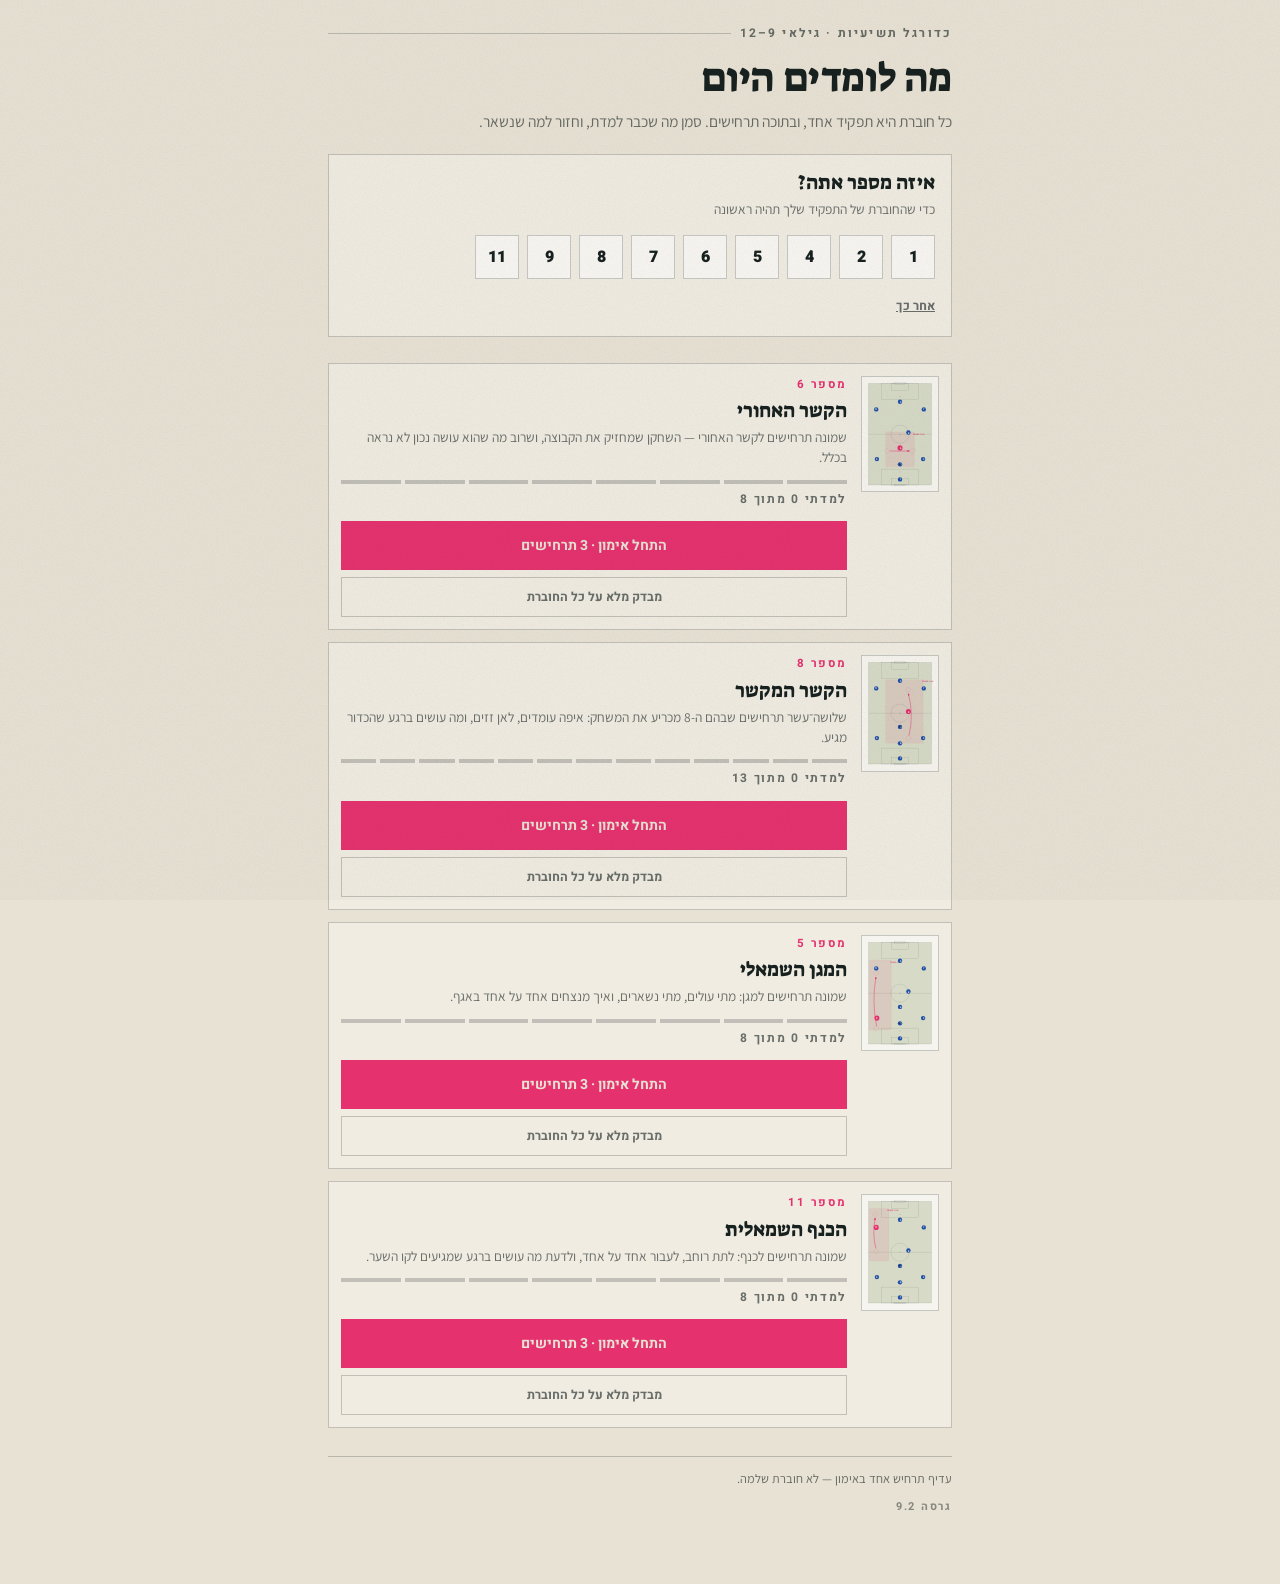
==== commit c3442568: "שם חדש לאפליקציה: תשיעיות — התפקידים במגרש האפליקציה כבר מחזיקה ארבעה תפקידים, ושם שמבוסס על מספר אח" ====
--- a/index.html
+++ b/index.html
@@ -3,13 +3,13 @@
 <head>
 <meta charset="utf-8">
 <meta name="viewport" content="width=device-width, initial-scale=1, viewport-fit=cover">
-<title>מספר 8 — תשיעיות</title>
-<meta name="description" content="תרחישים טקטיים לכדורגל תשיעיות: מיקומים, תנועות, החלטות עם הכדור וטעויות נפוצות.">
+<title>תשיעיות — התפקידים במגרש</title>
+<meta name="description" content="חוברת לכל תפקיד במגרש בכדורגל תשיעיות: מיקומים, תנועות, החלטות עם הכדור וטעויות נפוצות.">
 <link rel="manifest" href="manifest.webmanifest">
 <meta name="theme-color" content="#E8E2D4">
 <meta name="apple-mobile-web-app-capable" content="yes">
 <meta name="apple-mobile-web-app-status-bar-style" content="default">
-<meta name="apple-mobile-web-app-title" content="מספר 8">
+<meta name="apple-mobile-web-app-title" content="תשיעיות">
 <link rel="apple-touch-icon" href="icons/apple-touch-icon.png">
 <link rel="icon" href="icons/favicon-32.png" sizes="32x32">
 <link rel="stylesheet" href="fonts.css">
--- a/css/app.css
+++ b/css/app.css
@@ -1,4 +1,4 @@
-/* מספר 8 — עיצוב האפליקציה. הועתק כלשונו מגרסת הדף היחיד. */
+/* תשיעיות — עיצוב האפליקציה. הועתק כלשונו מגרסת הדף היחיד. */
 :root{
   --paper:#E8E2D4; --ink:#17211F; --ink-soft:rgba(23,33,31,.62);
   --hair:rgba(23,33,31,.22); --blue:#1F4FA8; --pink:#E5326F;
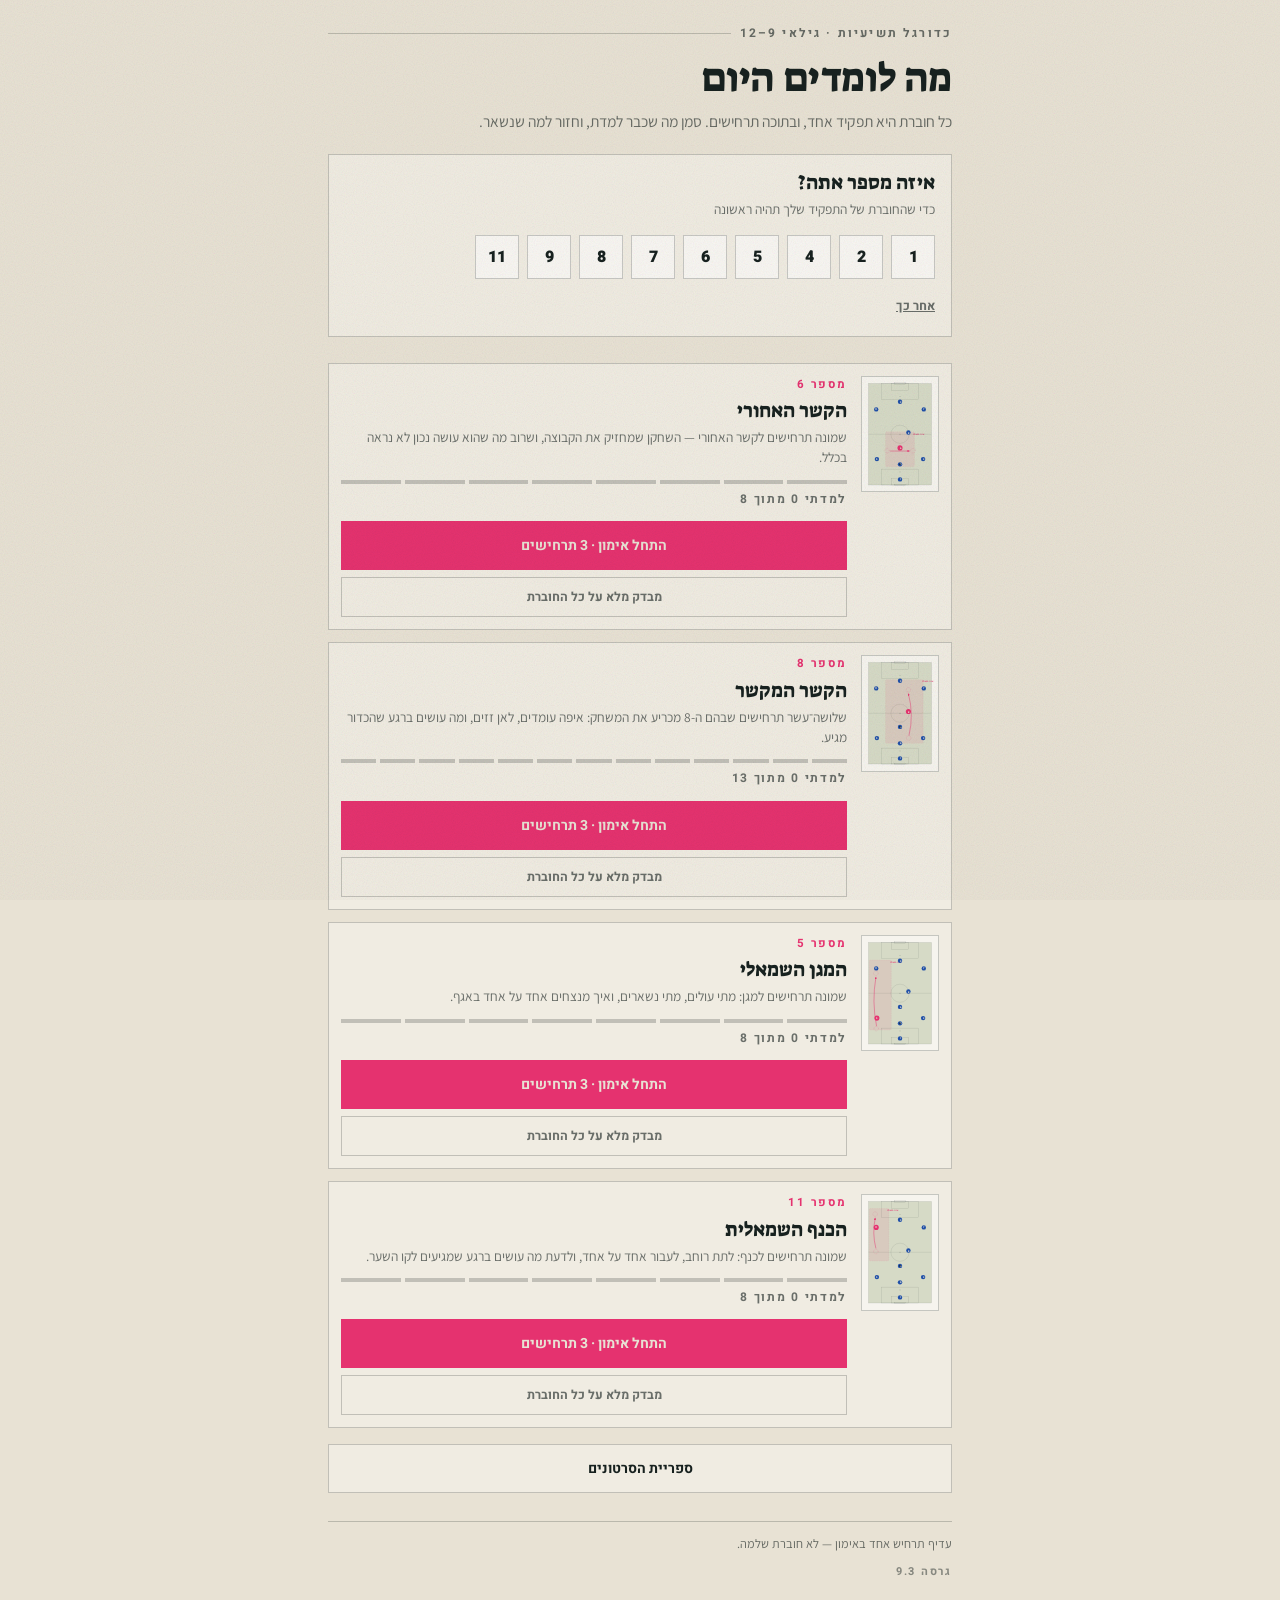
==== commit d9568910: "ספריית סרטונים: קישורים מיוטיוב, אינסטגרם ופייסבוק לפי כותרות מסך חדש ב-#/v, בכפתור בתחתית מסך הבית." ====
--- a/index.html
+++ b/index.html
@@ -31,6 +31,8 @@
     <button id="install" type="button">התקן את האפליקציה על המסך</button>
 
     <div class="cards" id="cards"></div>
+
+    <button id="videosgo" type="button">ספריית הסרטונים<span id="videosn"></span></button>
 
     <p class="foot"><span id="lib-foot"></span><span class="ver" id="lib-ver"></span></p>
   </section>
@@ -125,6 +127,52 @@
     <div id="q-result" hidden></div>
   </section>
 
+  <!-- ===== מסך ספריית הסרטונים ===== -->
+  <section id="videos" hidden>
+    <a class="back" href="#/" id="v-back">חזרה לחוברות ←</a>
+
+    <div class="eyebrow">סרטונים ששווה לראות שוב</div>
+    <h1>ספריית הסרטונים</h1>
+    <p class="lede">מדביקים קישור מיוטיוב, אינסטגרם, פייסבוק או טיקטוק, ובוחרים כותרת. הסרטונים נשמרים על המכשיר הזה.</p>
+
+    <details class="vform" id="v-form">
+      <summary id="v-formtitle">הוסף סרטון</summary>
+      <form id="v-formel" novalidate>
+        <label for="v-url">הקישור לסרטון</label>
+        <div class="vurl">
+          <input type="url" id="v-url" inputmode="url" autocomplete="off"
+                 placeholder="https://www.instagram.com/reel/…">
+          <button type="button" id="v-paste">הדבק</button>
+        </div>
+
+        <label for="v-title">שם הסרטון <em>לא חובה</em></label>
+        <input type="text" id="v-title" autocomplete="off" placeholder="למשל: מסירה ראשונה מתחת ללחץ">
+
+        <label for="v-cat">כותרת</label>
+        <select id="v-cat"></select>
+        <input type="text" id="v-newcat" hidden autocomplete="off" placeholder="שם הכותרת החדשה">
+
+        <label for="v-note">מה לשים לב בו <em>לא חובה</em></label>
+        <textarea id="v-note" rows="2" placeholder="שורה אחת שתזכיר לך למה שמרת אותו"></textarea>
+
+        <p class="verror" id="v-error" hidden></p>
+        <div class="vsubmit">
+          <button type="submit" id="v-save">הוסף לספרייה</button>
+          <button type="button" id="v-cancel" hidden>בטל</button>
+        </div>
+      </form>
+    </details>
+
+    <div class="rail"><div class="chips" id="v-chips" role="tablist"></div></div>
+
+    <button class="vmanage" id="v-managego" type="button" aria-expanded="false">נהל כותרות</button>
+    <div class="cats" id="v-manage" hidden></div>
+
+    <div class="vlist" id="v-list"></div>
+
+    <p class="foot">הסרטונים נשמרים על המכשיר הזה בלבד. הקישורים לא מועלים לשום מקום, והצפייה עצמה נעשית בפלטפורמה שממנה הגיע הסרטון.</p>
+  </section>
+
 </div>
 
 <script type="module" src="js/app.js"></script>
--- a/css/app.css
+++ b/css/app.css
@@ -298,3 +298,114 @@
 #q-result li{position:relative;padding:0 22px 0 0;margin-bottom:9px;font-size:15.5px}
 #q-result li::before{content:'';position:absolute;right:0;top:.62em;width:9px;height:1.5px;background:var(--pink)}
 #q-result a{color:var(--ink);text-decoration-color:var(--hair);text-underline-offset:3px}
+
+/* ===== ספריית הסרטונים =====
+   אותו נייר ואותם צבעים כמו החוברות. הכניסה היא כפתור בתחתית מסך הבית,
+   כדי שהחוברות יישארו הדבר הראשון שרואים. */
+#videosgo{width:100%;margin-top:16px;font-family:'Heebo',sans-serif;font-weight:700;font-size:14px;
+  padding:13px;border:1px solid var(--hair);background:rgba(255,255,255,.32);color:var(--ink);cursor:pointer}
+#videosgo:active{background:var(--ink);color:var(--paper);border-color:var(--ink)}
+#videosgo:focus-visible{outline:2px solid var(--pink);outline-offset:2px}
+#videosn{color:var(--pink);font-weight:900}
+#videosgo:active #videosn{color:var(--paper)}
+
+#videos h1{margin-top:14px}
+#videos .lede{margin-bottom:4px}
+
+/* --- טופס ההוספה --- */
+.vform{margin-top:22px;border:1px solid var(--hair);background:rgba(255,255,255,.32);padding:0}
+.vform>summary{font-family:'Heebo',sans-serif;font-weight:700;font-size:14px;padding:13px 16px;
+  cursor:pointer;list-style:none;display:flex;align-items:center;gap:9px}
+.vform>summary::-webkit-details-marker{display:none}
+.vform>summary::before{content:'＋';font-size:17px;color:var(--pink);line-height:1}
+.vform[open]>summary::before{content:'–'}
+.vform>summary:focus-visible{outline:2px solid var(--pink);outline-offset:-2px}
+.vform form{padding:0 16px 16px}
+.vform label{display:block;font-family:'Heebo',sans-serif;font-weight:700;font-size:12px;
+  letter-spacing:.1em;color:var(--ink-soft);margin:14px 0 6px}
+.vform label em{font-style:normal;font-weight:400;letter-spacing:0;opacity:.7}
+.vform input,.vform select,.vform textarea{width:100%;font:inherit;font-size:15px;color:var(--ink);
+  background:rgba(255,255,255,.62);border:1px solid var(--hair);padding:11px 12px;min-height:46px}
+.vform textarea{min-height:0;resize:vertical;line-height:1.5}
+.vform input:focus,.vform select:focus,.vform textarea:focus{outline:2px solid var(--pink);outline-offset:-1px}
+.vform input[type="url"]{direction:ltr;text-align:left}
+.vurl{display:flex;gap:8px}
+.vurl input{flex:1;min-width:0}
+#v-paste{flex:0 0 auto;font-family:'Heebo',sans-serif;font-weight:700;font-size:13px;padding:0 15px;
+  border:1px solid var(--hair);background:transparent;color:var(--ink);cursor:pointer;min-height:46px}
+#v-paste:active{background:var(--ink);color:var(--paper)}
+#v-newcat{margin-top:8px}
+.verror{margin:12px 0 0;font-size:13px;color:var(--pink);border-right:2px solid var(--pink);padding-right:9px}
+.vsubmit{display:flex;gap:8px;margin-top:16px}
+#v-save{flex:1;font-family:'Heebo',sans-serif;font-weight:700;font-size:14.5px;padding:13px;
+  border:1.5px solid var(--pink);background:var(--pink);color:var(--paper);cursor:pointer}
+#v-save:active{opacity:.82}
+#v-cancel{font-family:'Heebo',sans-serif;font-weight:700;font-size:13px;padding:13px 16px;
+  border:1px solid var(--hair);background:transparent;color:var(--ink-soft);cursor:pointer}
+#v-save:focus-visible,#v-cancel:focus-visible,#v-paste:focus-visible{outline:2px solid var(--ink);outline-offset:2px}
+
+/* --- סינון וניהול כותרות --- */
+#v-chips .chip .chipn{font-size:11.5px;opacity:.7}
+.vmanage{margin-top:12px;background:none;border:none;color:var(--ink-soft);font-family:'Heebo',sans-serif;
+  font-weight:700;font-size:12px;letter-spacing:.1em;padding:6px 0;cursor:pointer;text-decoration:underline}
+.vmanage:focus-visible{outline:2px solid var(--pink);outline-offset:2px}
+.cats{margin-top:8px;border:1px solid var(--hair);background:rgba(255,255,255,.32);padding:12px 14px}
+.catrow{display:flex;align-items:center;gap:9px;padding:9px 0;border-bottom:1px solid var(--hair)}
+.catname{flex:1;min-width:0;font-weight:600;overflow:hidden;text-overflow:ellipsis;white-space:nowrap}
+.catn{font-family:'Heebo',sans-serif;font-weight:700;font-size:11px;letter-spacing:.08em;color:var(--ink-soft)}
+.catrow button{font-family:'Heebo',sans-serif;font-weight:700;font-size:12px;padding:8px 10px;
+  border:1px solid var(--hair);background:transparent;color:var(--ink);cursor:pointer}
+.catrow button.danger{color:var(--pink);border-color:rgba(229,50,111,.4)}
+.catrow button:focus-visible{outline:2px solid var(--pink);outline-offset:2px}
+.catadd{display:flex;gap:8px;margin-top:12px}
+.catadd input{flex:1;min-width:0;font:inherit;font-size:14.5px;background:rgba(255,255,255,.62);
+  border:1px solid var(--hair);padding:10px 12px;color:var(--ink)}
+.catadd button{font-family:'Heebo',sans-serif;font-weight:700;font-size:12.5px;padding:10px 13px;
+  border:1px solid var(--ink);background:transparent;color:var(--ink);cursor:pointer;white-space:nowrap}
+
+/* --- הסרטונים עצמם --- */
+.vlist{margin-top:18px;display:grid;gap:12px}
+.vempty{margin:0;padding:20px 16px;border:1px dashed var(--hair);text-align:center;
+  font-size:13.5px;color:var(--ink-soft)}
+.vcard{border:1px solid var(--hair);background:rgba(255,255,255,.32);padding:12px;
+  display:grid;grid-template-columns:96px 1fr;gap:12px;align-items:start}
+.vthumb{width:96px;aspect-ratio:16/10;border:1px solid var(--hair);background:rgba(255,255,255,.4);
+  overflow:hidden;display:flex;align-items:center;justify-content:center;
+  font-family:'Heebo',sans-serif;font-weight:700;font-size:11.5px;letter-spacing:.08em;color:var(--ink-soft)}
+.vthumb img{width:100%;height:100%;object-fit:cover;display:block}
+.vthumb.p-youtube{background:rgba(229,50,111,.09)}
+.vthumb.p-instagram{background:rgba(229,50,111,.13)}
+.vthumb.p-facebook,.vthumb.p-x{background:rgba(31,79,168,.11)}
+.vthumb.p-tiktok{background:rgba(23,33,31,.08)}
+.vbody{min-width:0}
+.vmeta{display:flex;align-items:center;flex-wrap:wrap;gap:7px;font-family:'Heebo',sans-serif;
+  font-weight:700;font-size:11px;letter-spacing:.14em;color:var(--pink);margin-bottom:5px}
+.vtag{padding:2px 7px;background:rgba(31,79,168,.1);color:var(--blue);letter-spacing:.06em}
+.vwhen{color:var(--ink-soft);letter-spacing:.06em;font-weight:400}
+.vcard h3{font-family:'Suez One',serif;font-weight:400;font-size:18px;line-height:1.2;margin:0;
+  overflow-wrap:anywhere}
+.vnote{margin:7px 0 0;font-size:13.5px;line-height:1.5;color:var(--ink-soft)}
+.vacts{display:flex;flex-wrap:wrap;gap:7px;margin-top:11px}
+.vacts a,.vacts button{font-family:'Heebo',sans-serif;font-weight:700;font-size:12.5px;padding:9px 13px;
+  border:1px solid var(--hair);background:transparent;color:var(--ink);cursor:pointer;text-decoration:none;
+  min-height:38px;display:inline-flex;align-items:center}
+.vacts .vopen{border-color:var(--blue);color:var(--blue)}
+.vacts .vplay{border-color:var(--pink);color:var(--pink)}
+/* פתח ונגן הם הפעולות; ערוך ומחק הם תחזוקה ולכן הם טקסט בלבד —
+   כך כל השורה נכנסת בשורה אחת גם במסך צר */
+.vacts .vedit,.vacts .vdel{border-color:transparent;color:var(--ink-soft);padding:9px 6px;
+  text-decoration:underline}
+.vacts .vedit:active,.vacts .vdel:active{background:transparent;color:var(--ink);border-color:transparent}
+.vacts a:active,.vacts button:active{background:var(--ink);color:var(--paper);border-color:var(--ink)}
+.vacts a:focus-visible,.vacts button:focus-visible{outline:2px solid var(--pink);outline-offset:2px}
+/* הנגן נטען רק בלחיצה, ולכן הוא יושב מתחת לכרטיס ותופס את כל רוחבו */
+.vframe{grid-column:1 / -1;margin-top:10px;border:1px solid var(--hair);background:var(--ink);
+  aspect-ratio:16/9}
+/* רילס וטיקטוק הם לאורך — מסגרת רחבה הייתה משאירה שתי רצועות שחורות */
+.vframe.p-instagram,.vframe.p-tiktok{aspect-ratio:9/14;max-width:340px;margin-inline:auto;background:var(--paper)}
+.vframe iframe{width:100%;height:100%;border:0;display:block}
+
+@media (max-width:380px){
+  .vcard{grid-template-columns:72px 1fr;gap:10px}
+  .vthumb{width:72px}
+}
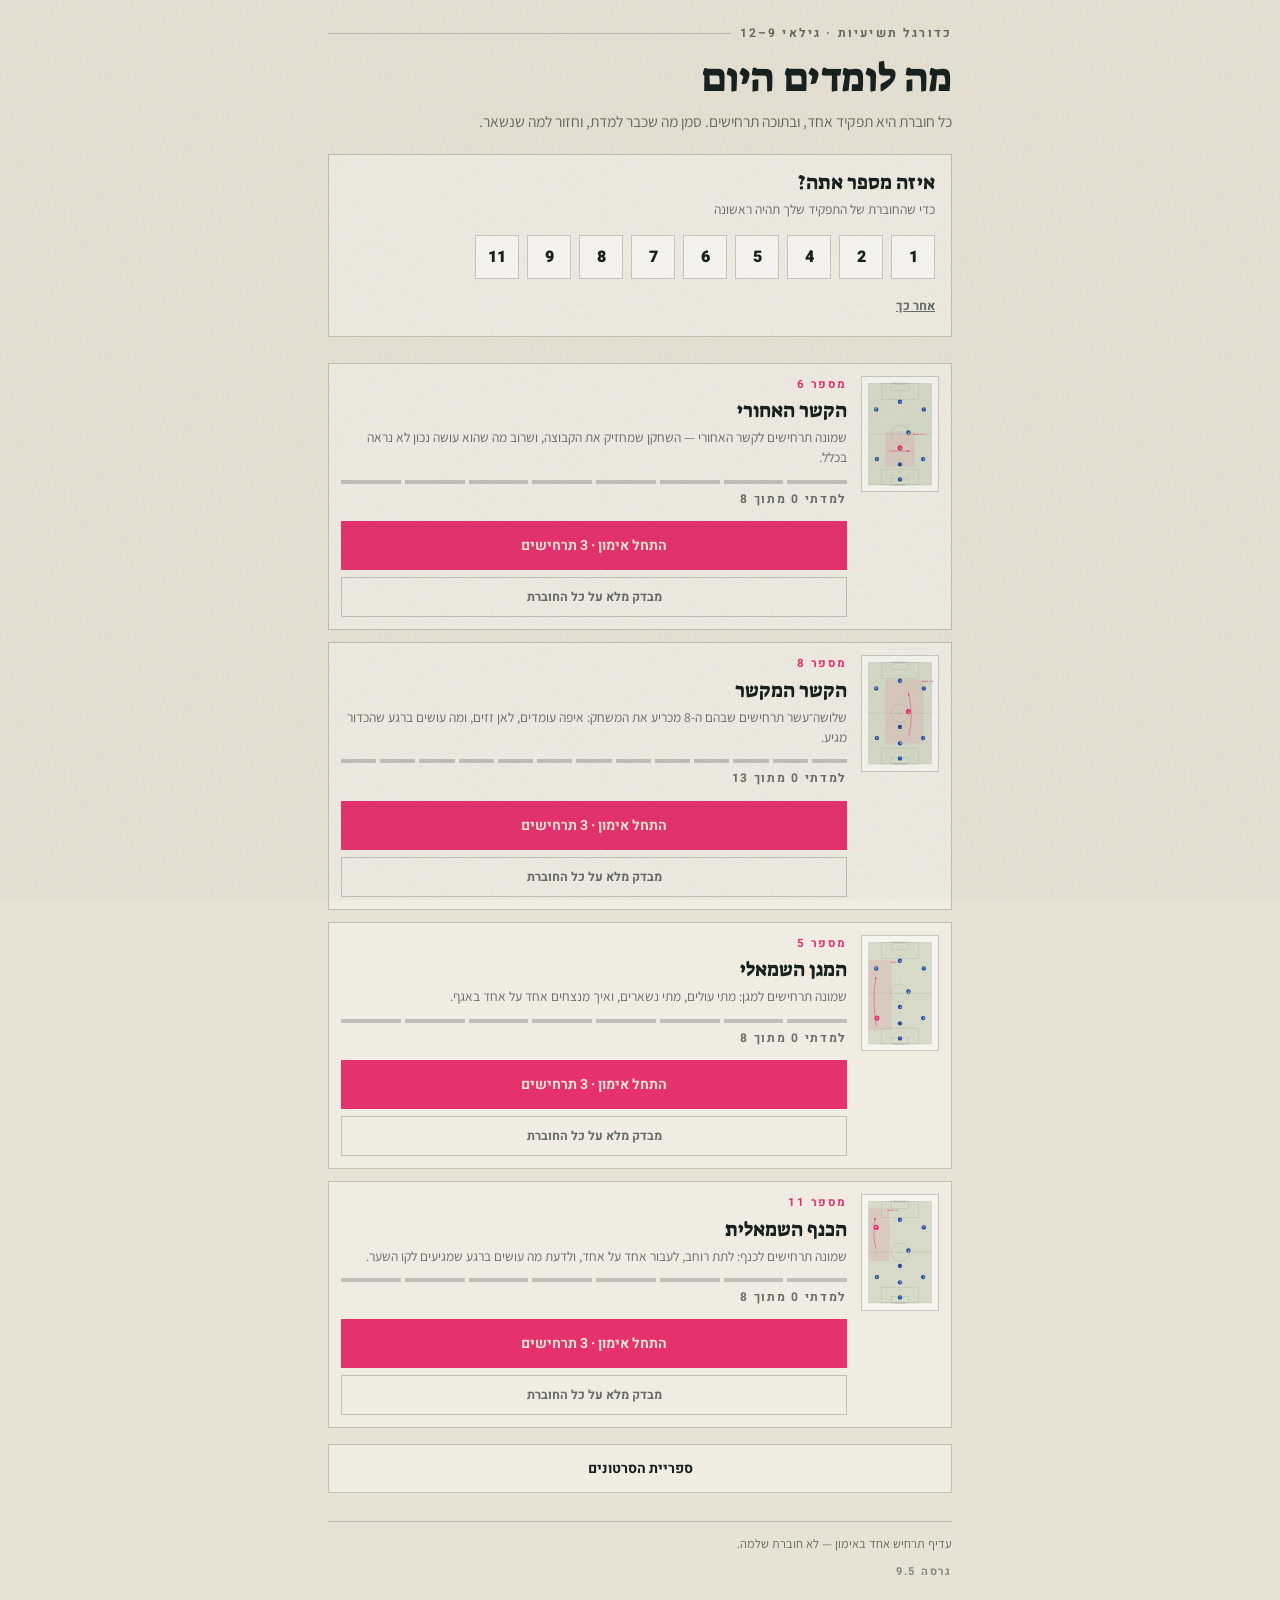
==== commit e4e04df3: "פתיחת קישור מקוצר אוטומטית, בלי להעתיק מהדפדפן קישור שמעתיקים מאפליקציית פייסבוק הוא הפניה (fb.watch" ====
--- a/index.html
+++ b/index.html
@@ -155,6 +155,7 @@
         <label for="v-note">מה לשים לב בו <em>לא חובה</em></label>
         <textarea id="v-note" rows="2" placeholder="שורה אחת שתזכיר לך למה שמרת אותו"></textarea>
 
+        <p class="vabout">קישור מקוצר (fb.watch, פייסבוק share, טיקטוק) נפתח לכתובת המלאה דרך שירות ציבורי, כדי שאפשר יהיה לנגן אותו כאן. כתובת מלאה נבדקת על המכשיר ואינה נשלחת לאף אחד.</p>
         <p class="verror" id="v-error" hidden></p>
         <div class="vsubmit">
           <button type="submit" id="v-save">הוסף לספרייה</button>
--- a/css/app.css
+++ b/css/app.css
@@ -399,11 +399,24 @@
 .vacts a:active,.vacts button:active{background:var(--ink);color:var(--paper);border-color:var(--ink)}
 .vacts a:focus-visible,.vacts button:focus-visible{outline:2px solid var(--pink);outline-offset:2px}
 /* הנגן נטען רק בלחיצה, ולכן הוא יושב מתחת לכרטיס ותופס את כל רוחבו */
-.vframe{grid-column:1 / -1;margin-top:10px;border:1px solid var(--hair);background:var(--ink);
-  aspect-ratio:16/9}
+.vframe{grid-column:1 / -1;margin-top:10px;border:1px solid var(--hair);background:var(--ink)}
 /* רילס וטיקטוק הם לאורך — מסגרת רחבה הייתה משאירה שתי רצועות שחורות */
-.vframe.p-instagram,.vframe.p-tiktok{aspect-ratio:9/14;max-width:340px;margin-inline:auto;background:var(--paper)}
-.vframe iframe{width:100%;height:100%;border:0;display:block}
+.vframe.tall{max-width:340px;margin-inline:auto;background:var(--paper)}
+.vframe.tall iframe{aspect-ratio:9/14}
+.vframe iframe{width:100%;aspect-ratio:16/9;border:0;display:block}
+/* דרך היציאה כשהפלטפורמה מסרבת לנגן — הדף לא יכול לדעת שזה קרה */
+.vout{margin:0;padding:9px 11px;background:rgba(255,255,255,.42);border-top:1px solid var(--hair);
+  font-size:12.5px;line-height:1.5;color:var(--ink-soft)}
+.vout a{color:var(--blue);font-weight:600}
+.vabout{margin:16px 0 0;font-size:12px;line-height:1.5;color:var(--ink-soft);
+  border-right:2px solid var(--hair);padding-right:9px}
+.vretry{font:inherit;font-size:12.5px;background:none;border:none;padding:0;cursor:pointer;
+  color:var(--pink);text-decoration:underline}
+.vretry:disabled{color:var(--ink-soft);cursor:default;text-decoration:none}
+.vretry:focus-visible{outline:2px solid var(--pink);outline-offset:2px}
+/* למה אין כאן כפתור ניגון */
+.vwhy{margin:9px 0 0;font-size:12.5px;line-height:1.5;color:var(--ink-soft);
+  border-right:2px solid var(--hair);padding-right:9px}
 
 @media (max-width:380px){
   .vcard{grid-template-columns:72px 1fr;gap:10px}
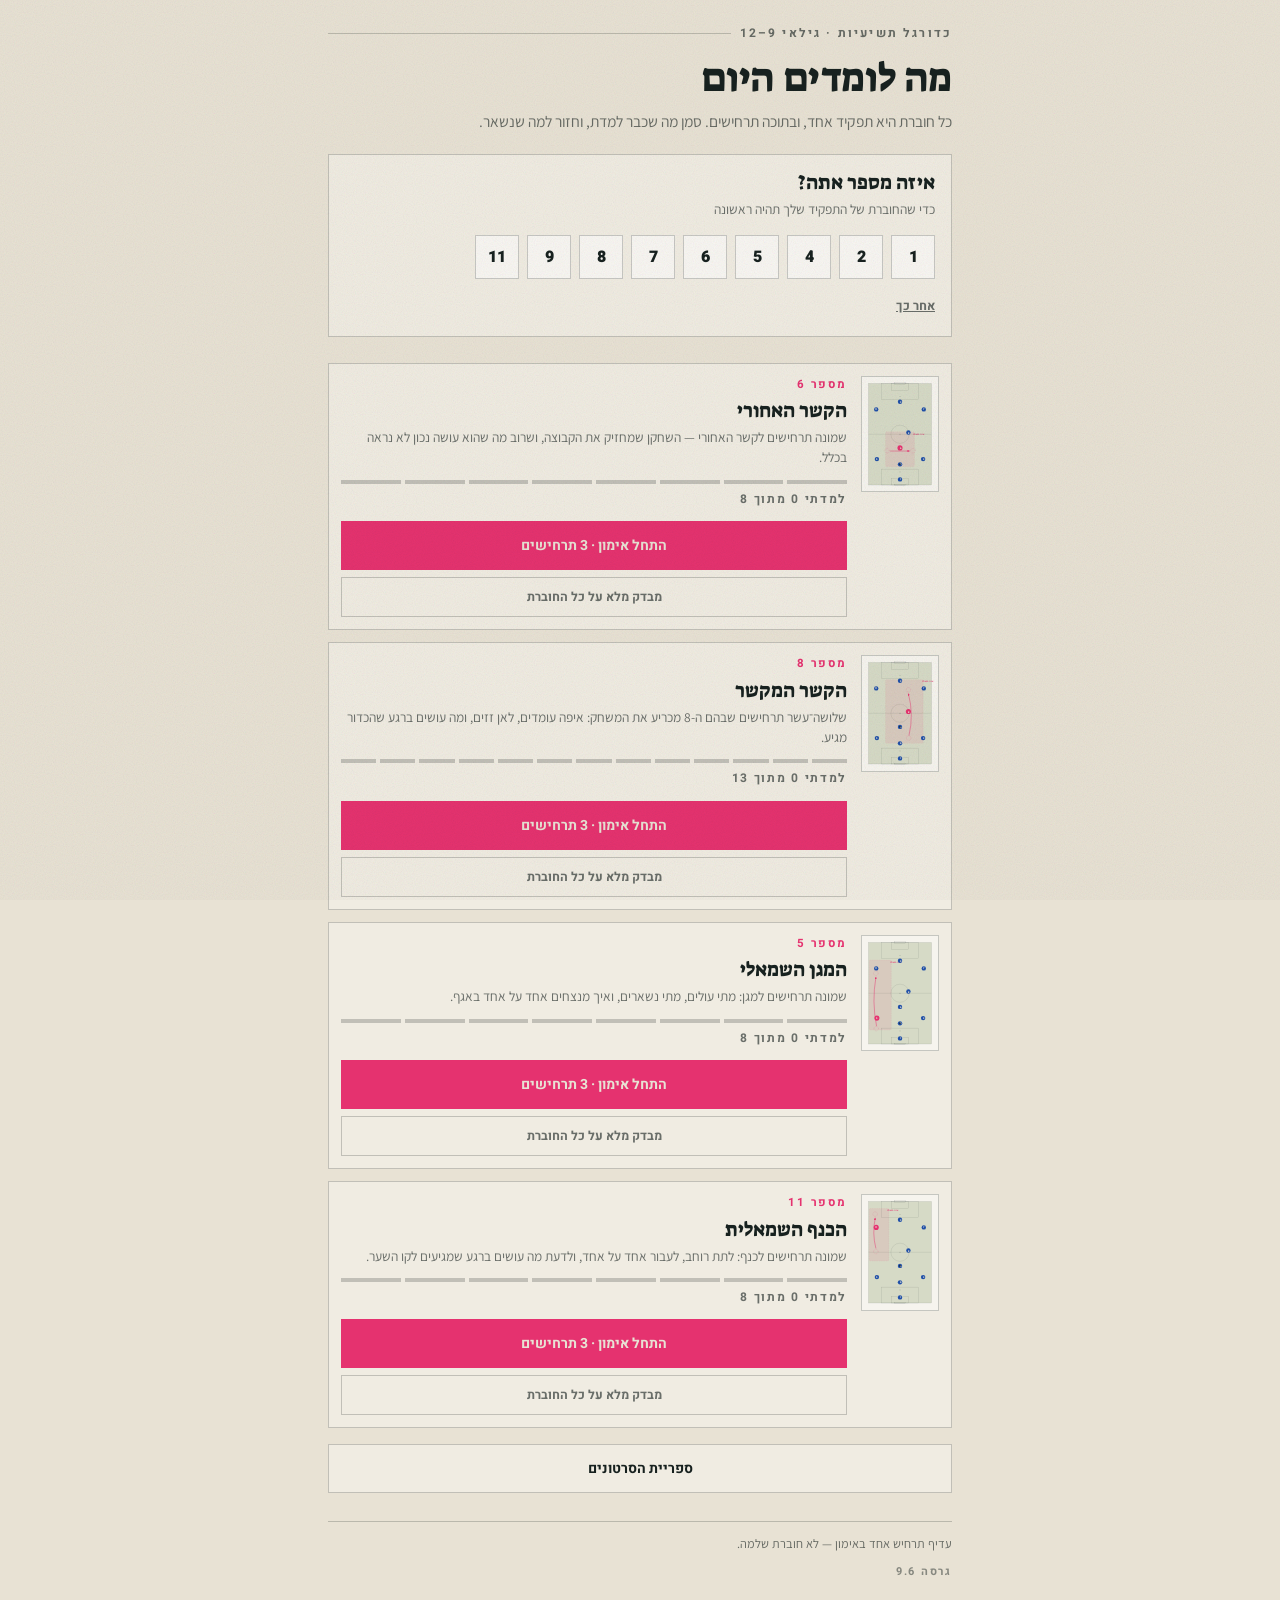
==== commit 6c0b8794: "תמונה ושם לכל סרטון, ושרשרת ספקים במקום אחד שלושה דברים שלא עבדו: פתיחת הקישור המקוצר נכשלה מול ספק " ====
--- a/index.html
+++ b/index.html
@@ -155,7 +155,10 @@
         <label for="v-note">מה לשים לב בו <em>לא חובה</em></label>
         <textarea id="v-note" rows="2" placeholder="שורה אחת שתזכיר לך למה שמרת אותו"></textarea>
 
-        <p class="vabout">קישור מקוצר (fb.watch, פייסבוק share, טיקטוק) נפתח לכתובת המלאה דרך שירות ציבורי, כדי שאפשר יהיה לנגן אותו כאן. כתובת מלאה נבדקת על המכשיר ואינה נשלחת לאף אחד.</p>
+        <label class="vauto" for="v-auto">
+          <input type="checkbox" id="v-auto" checked>
+          <span>הבא תמונה ושם אוטומטית<em>הקישור נשלח לשירות תצוגה מקדימה, שמחזיר את התמונה של הסרטון, את שמו, ואת הכתובת המלאה של קישור מקוצר. בלי זה — אין תמונות, וקישור מקוצר לא ינוגן כאן.</em></span>
+        </label>
         <p class="verror" id="v-error" hidden></p>
         <div class="vsubmit">
           <button type="submit" id="v-save">הוסף לספרייה</button>
--- a/css/app.css
+++ b/css/app.css
@@ -369,6 +369,12 @@
   font-size:13.5px;color:var(--ink-soft)}
 .vcard{border:1px solid var(--hair);background:rgba(255,255,255,.32);padding:12px;
   display:grid;grid-template-columns:96px 1fr;gap:12px;align-items:start}
+/* יש תמונה אמיתית של הסרטון — היא יושבת מעל הטקסט לכל רוחב הכרטיס,
+   כמו תצוגה מקדימה של קישור בוואטסאפ */
+.vcard.wide{grid-template-columns:1fr}
+.vcard.wide .vthumb{width:100%;aspect-ratio:16/9}
+.vcard.playing .vthumb{display:none}
+.vcard.playing{grid-template-columns:1fr}
 .vthumb{width:96px;aspect-ratio:16/10;border:1px solid var(--hair);background:rgba(255,255,255,.4);
   overflow:hidden;display:flex;align-items:center;justify-content:center;
   font-family:'Heebo',sans-serif;font-weight:700;font-size:11.5px;letter-spacing:.08em;color:var(--ink-soft)}
@@ -398,8 +404,9 @@
 .vacts .vedit:active,.vacts .vdel:active{background:transparent;color:var(--ink);border-color:transparent}
 .vacts a:active,.vacts button:active{background:var(--ink);color:var(--paper);border-color:var(--ink)}
 .vacts a:focus-visible,.vacts button:focus-visible{outline:2px solid var(--pink);outline-offset:2px}
-/* הנגן נטען רק בלחיצה, ולכן הוא יושב מתחת לכרטיס ותופס את כל רוחבו */
-.vframe{grid-column:1 / -1;margin-top:10px;border:1px solid var(--hair);background:var(--ink)}
+/* הנגן נטען רק בלחיצה, ויושב בראש הכרטיס לכל רוחבו — מתחת לכפתורים הוא
+   היה נוחת מתחת לקצה המסך */
+.vframe{grid-column:1 / -1;margin-bottom:12px;border:1px solid var(--hair);background:var(--ink)}
 /* רילס וטיקטוק הם לאורך — מסגרת רחבה הייתה משאירה שתי רצועות שחורות */
 .vframe.tall{max-width:340px;margin-inline:auto;background:var(--paper)}
 .vframe.tall iframe{aspect-ratio:9/14}
@@ -408,12 +415,20 @@
 .vout{margin:0;padding:9px 11px;background:rgba(255,255,255,.42);border-top:1px solid var(--hair);
   font-size:12.5px;line-height:1.5;color:var(--ink-soft)}
 .vout a{color:var(--blue);font-weight:600}
-.vabout{margin:16px 0 0;font-size:12px;line-height:1.5;color:var(--ink-soft);
-  border-right:2px solid var(--hair);padding-right:9px}
+.vauto{display:flex;gap:9px;align-items:flex-start;margin:16px 0 0;cursor:pointer}
+.vauto input{width:20px;height:20px;min-height:0;flex:0 0 auto;margin-top:2px;accent-color:var(--pink)}
+.vauto span{font-family:'Heebo',sans-serif;font-weight:700;font-size:12.5px;color:var(--ink)}
+.vauto em{display:block;font-family:'Assistant',sans-serif;font-weight:400;font-style:normal;
+  font-size:12px;line-height:1.5;color:var(--ink-soft);margin-top:3px}
 .vretry{font:inherit;font-size:12.5px;background:none;border:none;padding:0;cursor:pointer;
   color:var(--pink);text-decoration:underline}
 .vretry:disabled{color:var(--ink-soft);cursor:default;text-decoration:none}
 .vretry:focus-visible{outline:2px solid var(--pink);outline-offset:2px}
+/* דיווח על מה שקרה מול שירותי התצוגה המקדימה */
+.vlog{margin-top:8px;font-size:11.5px;color:var(--ink-soft)}
+.vlog summary{cursor:pointer;font-family:'Heebo',sans-serif;font-weight:700;font-size:11.5px}
+.vlog ul{margin:6px 0 0;padding-inline-start:0;padding-inline-end:16px;line-height:1.6}
+.vlog li{direction:ltr;text-align:right;unicode-bidi:plaintext}
 /* למה אין כאן כפתור ניגון */
 .vwhy{margin:9px 0 0;font-size:12.5px;line-height:1.5;color:var(--ink-soft);
   border-right:2px solid var(--hair);padding-right:9px}
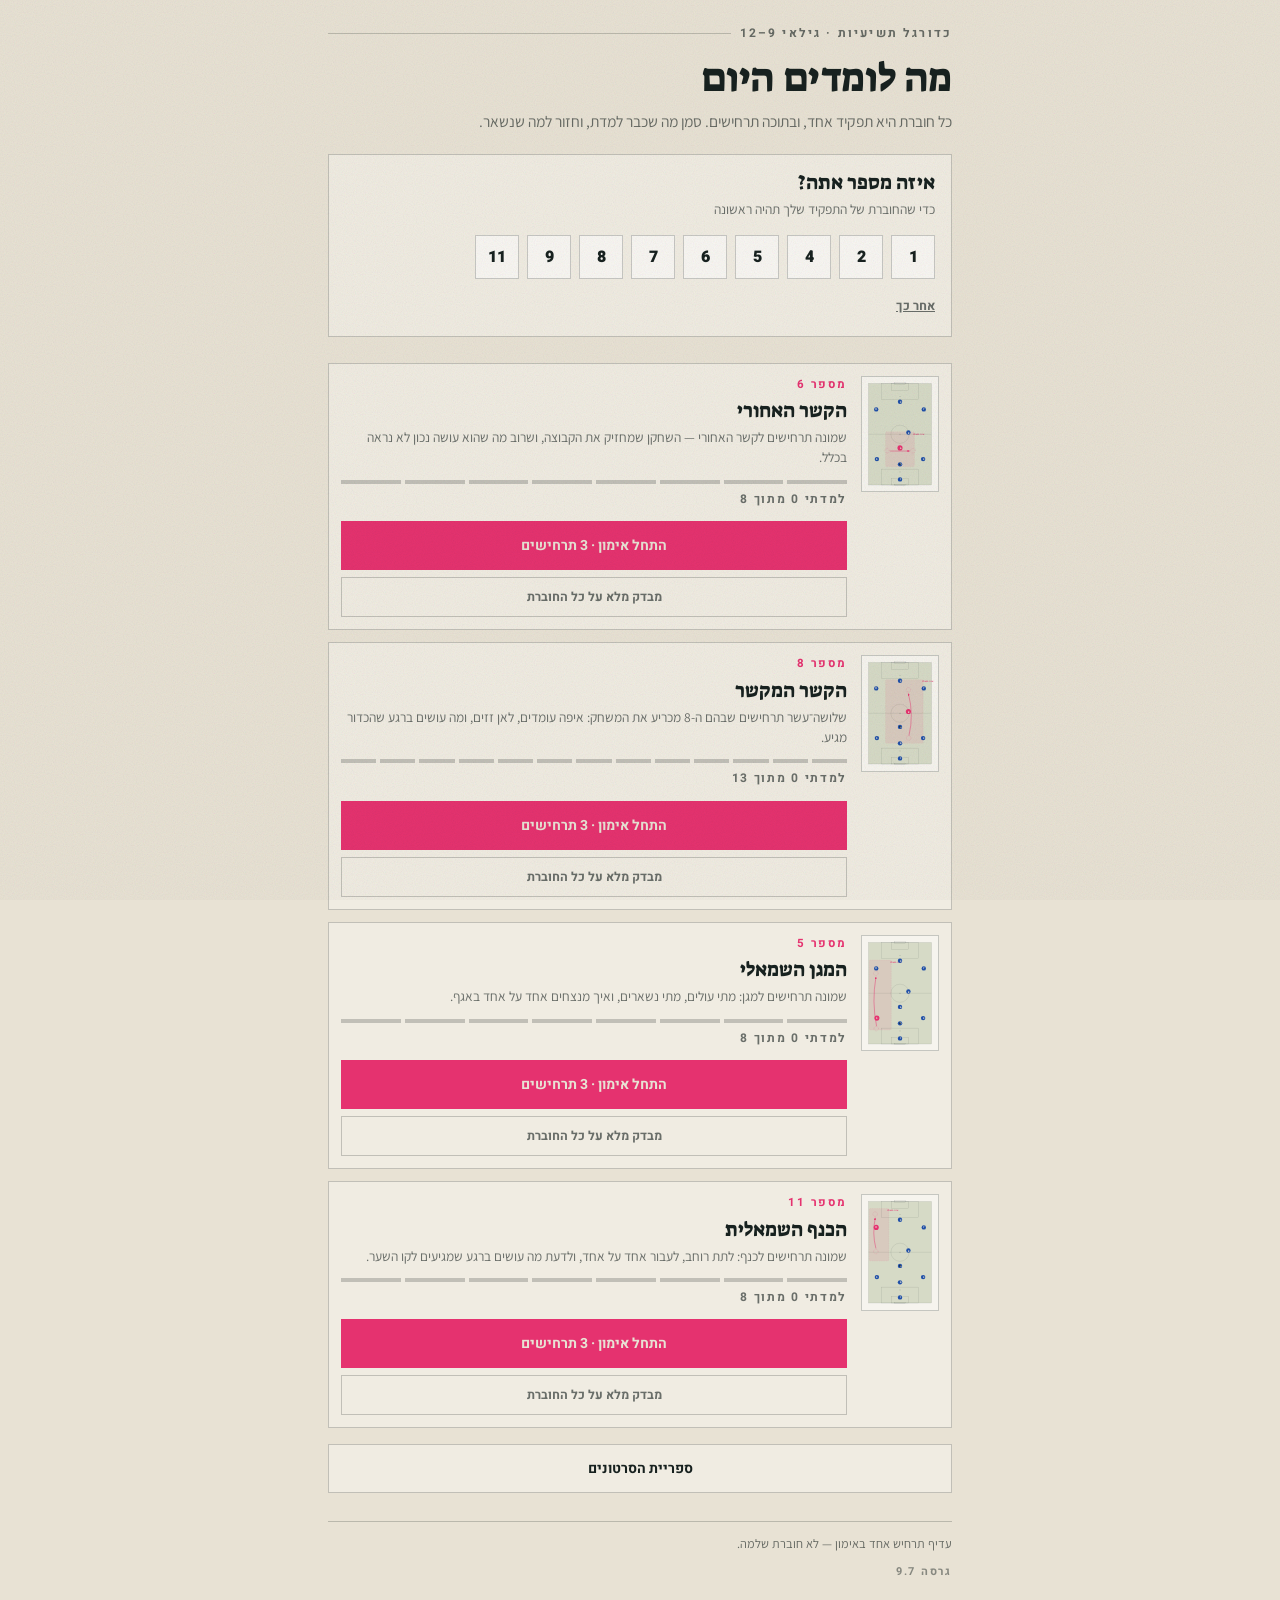
==== commit be9cc75b: "תיקון תאימות: פסק הזמן הפיל את כל הספקים באייפון ישן ארבעת הספקים נכשלו זהה ומיד, וזו סיבה אחת משותפ" ====
--- a/index.html
+++ b/index.html
@@ -159,6 +159,9 @@
           <input type="checkbox" id="v-auto" checked>
           <span>הבא תמונה ושם אוטומטית<em>הקישור נשלח לשירות תצוגה מקדימה, שמחזיר את התמונה של הסרטון, את שמו, ואת הכתובת המלאה של קישור מקוצר. בלי זה — אין תמונות, וקישור מקוצר לא ינוגן כאן.</em></span>
         </label>
+        <button type="button" class="vcheck" id="v-check">בדוק את השירותים</button>
+        <div class="vcheckout" id="v-checkout" hidden></div>
+
         <p class="verror" id="v-error" hidden></p>
         <div class="vsubmit">
           <button type="submit" id="v-save">הוסף לספרייה</button>
--- a/css/app.css
+++ b/css/app.css
@@ -424,6 +424,14 @@
   color:var(--pink);text-decoration:underline}
 .vretry:disabled{color:var(--ink-soft);cursor:default;text-decoration:none}
 .vretry:focus-visible{outline:2px solid var(--pink);outline-offset:2px}
+.vcheck{margin-top:12px;background:none;border:none;color:var(--ink-soft);font-family:'Heebo',sans-serif;
+  font-weight:700;font-size:12px;padding:6px 0;cursor:pointer;text-decoration:underline}
+.vcheck:disabled{cursor:default;opacity:.6}
+.vcheck:focus-visible{outline:2px solid var(--pink);outline-offset:2px}
+.vcheckout{margin-top:6px;padding:9px 11px;border:1px solid var(--hair);background:rgba(255,255,255,.42)}
+.vcheckout ul{margin:0;padding-inline-start:0;padding-inline-end:16px;font-size:11.5px;line-height:1.7;
+  color:var(--ink-soft)}
+.vcheckout li{direction:ltr;text-align:right;unicode-bidi:plaintext}
 /* דיווח על מה שקרה מול שירותי התצוגה המקדימה */
 .vlog{margin-top:8px;font-size:11.5px;color:var(--ink-soft)}
 .vlog summary{cursor:pointer;font-family:'Heebo',sans-serif;font-weight:700;font-size:11.5px}
